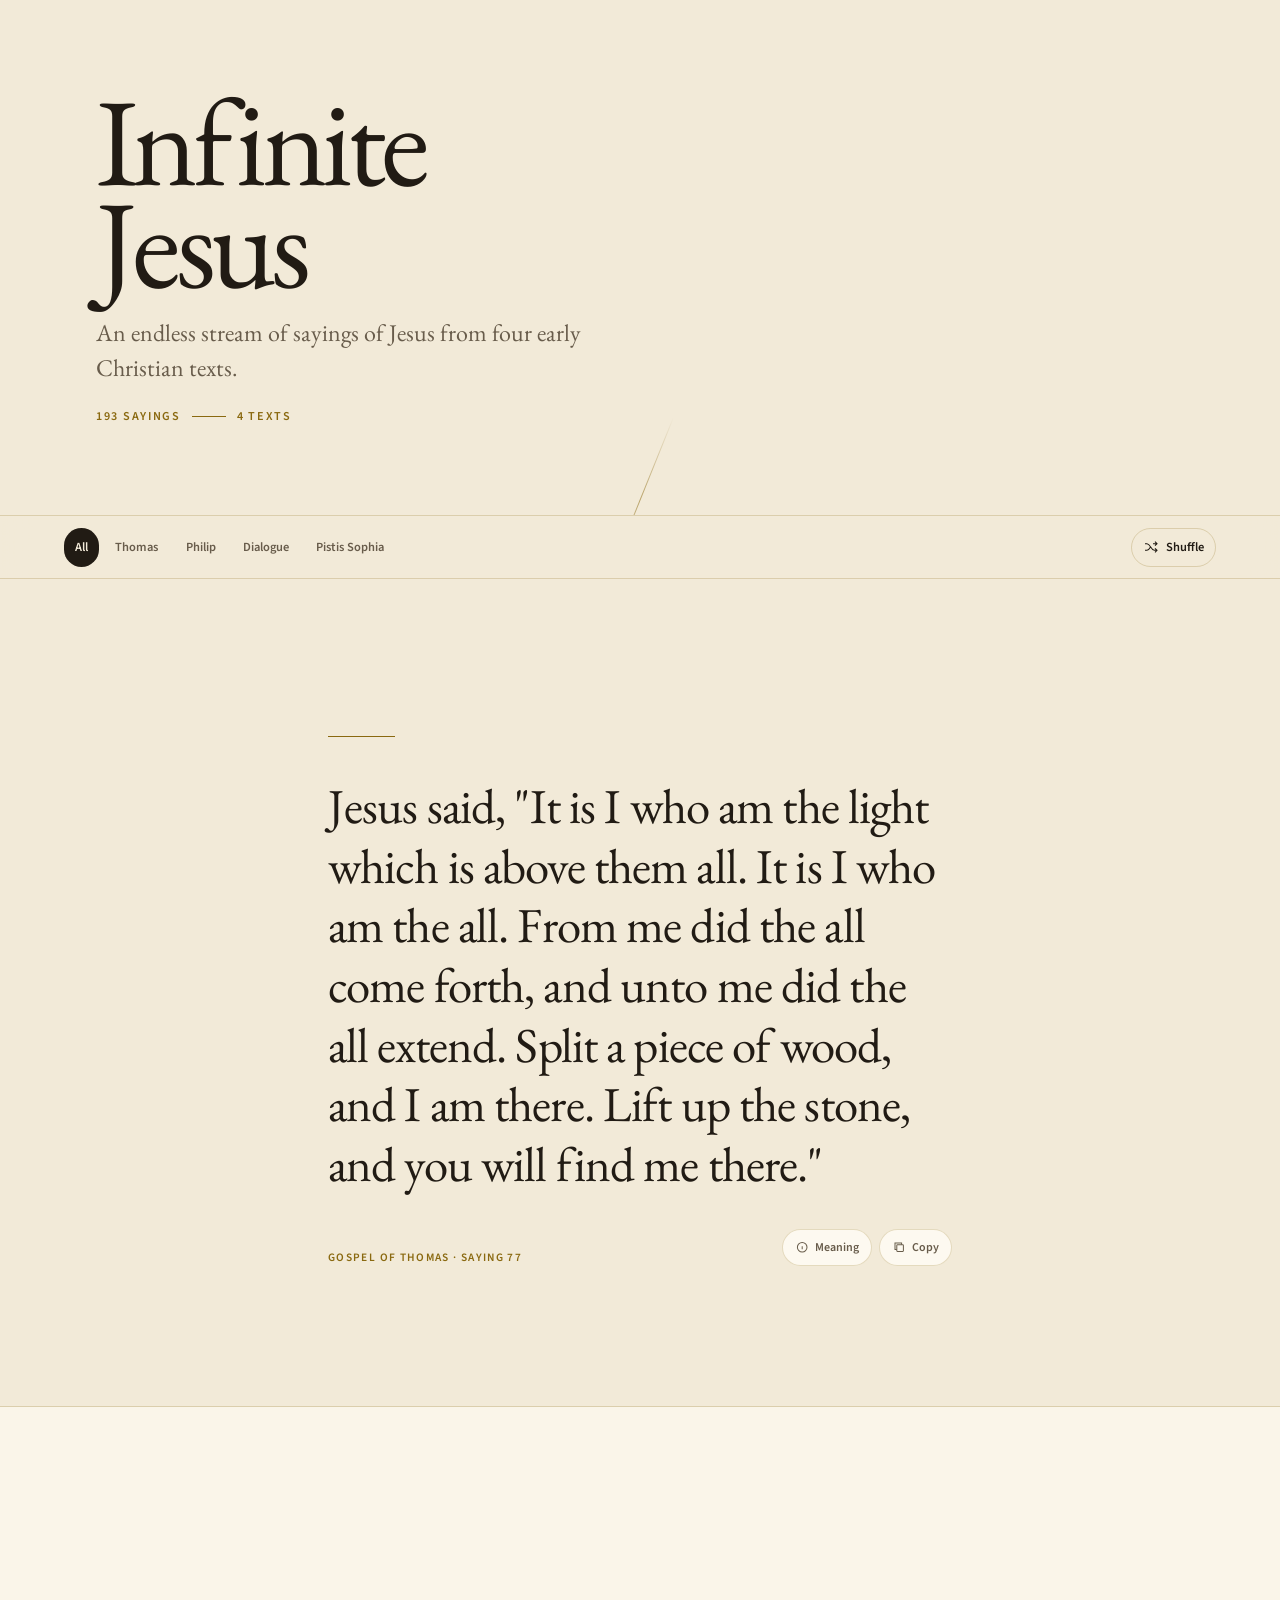
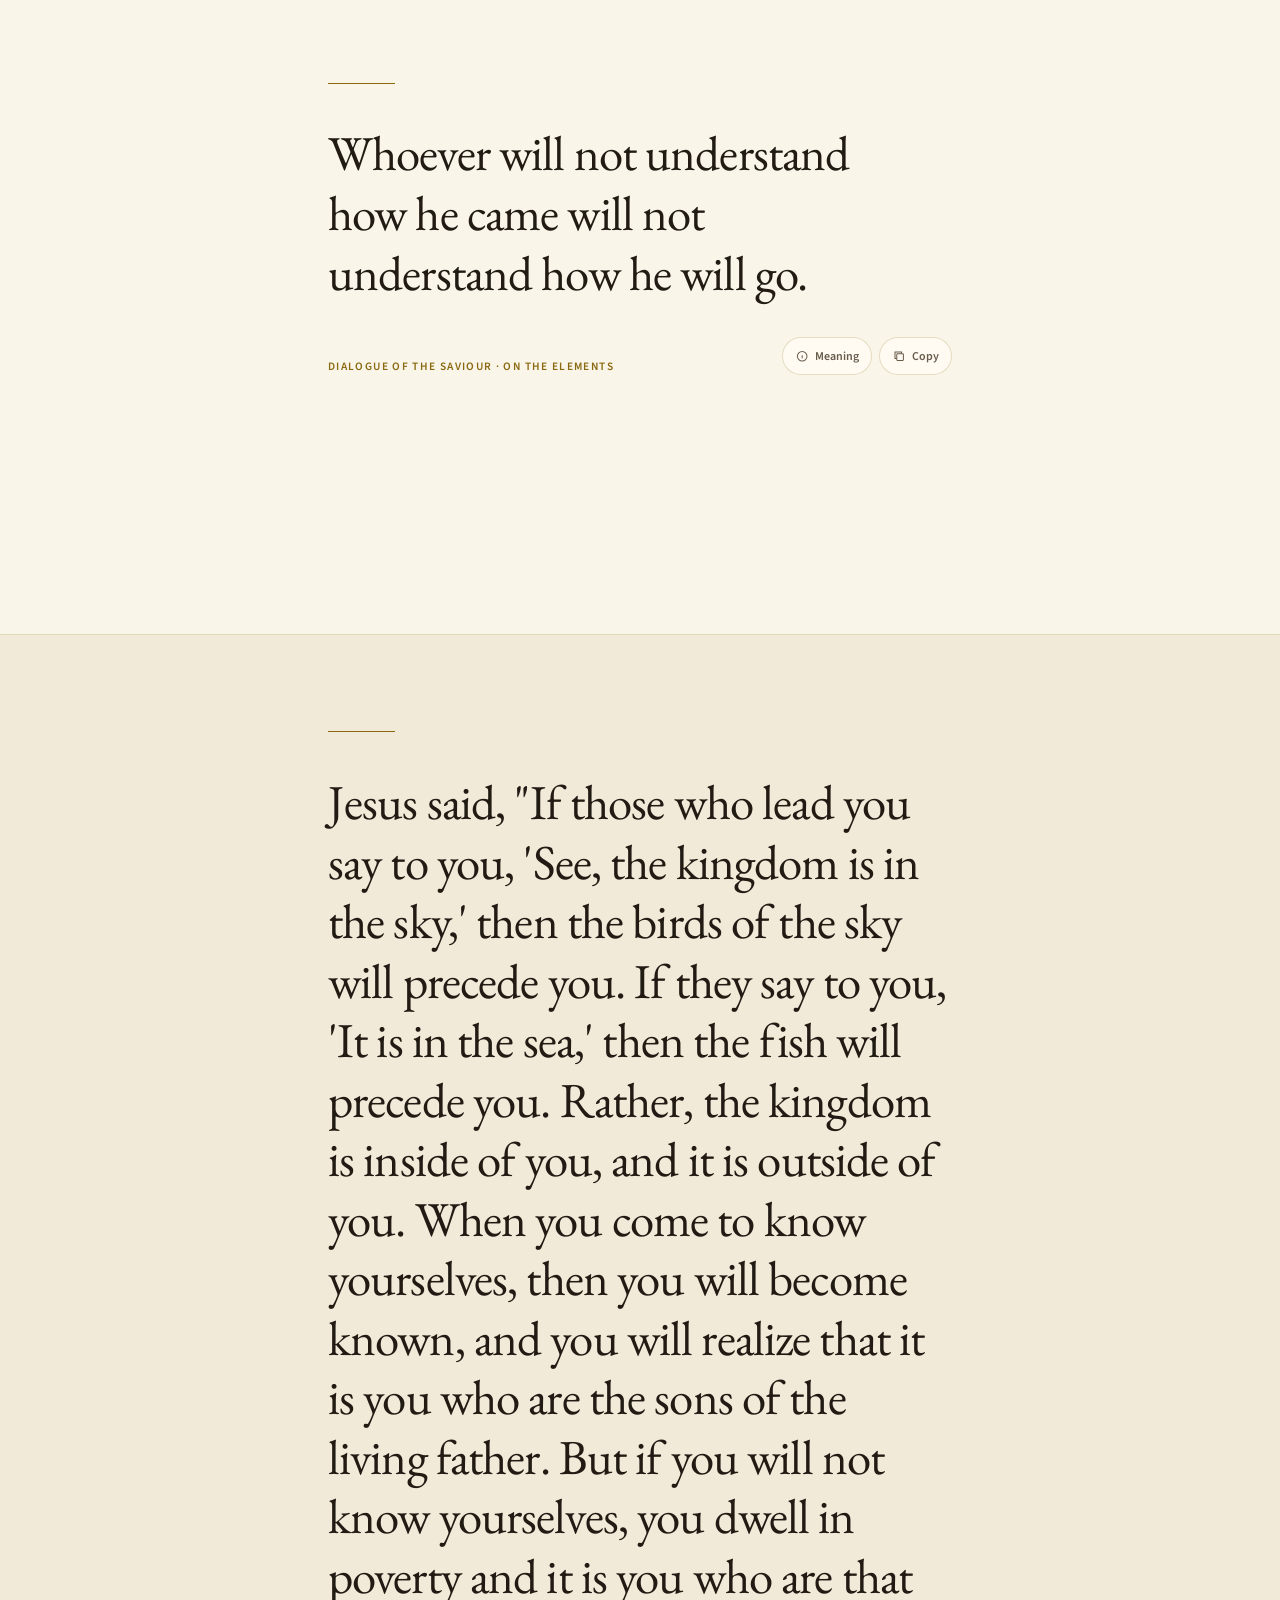
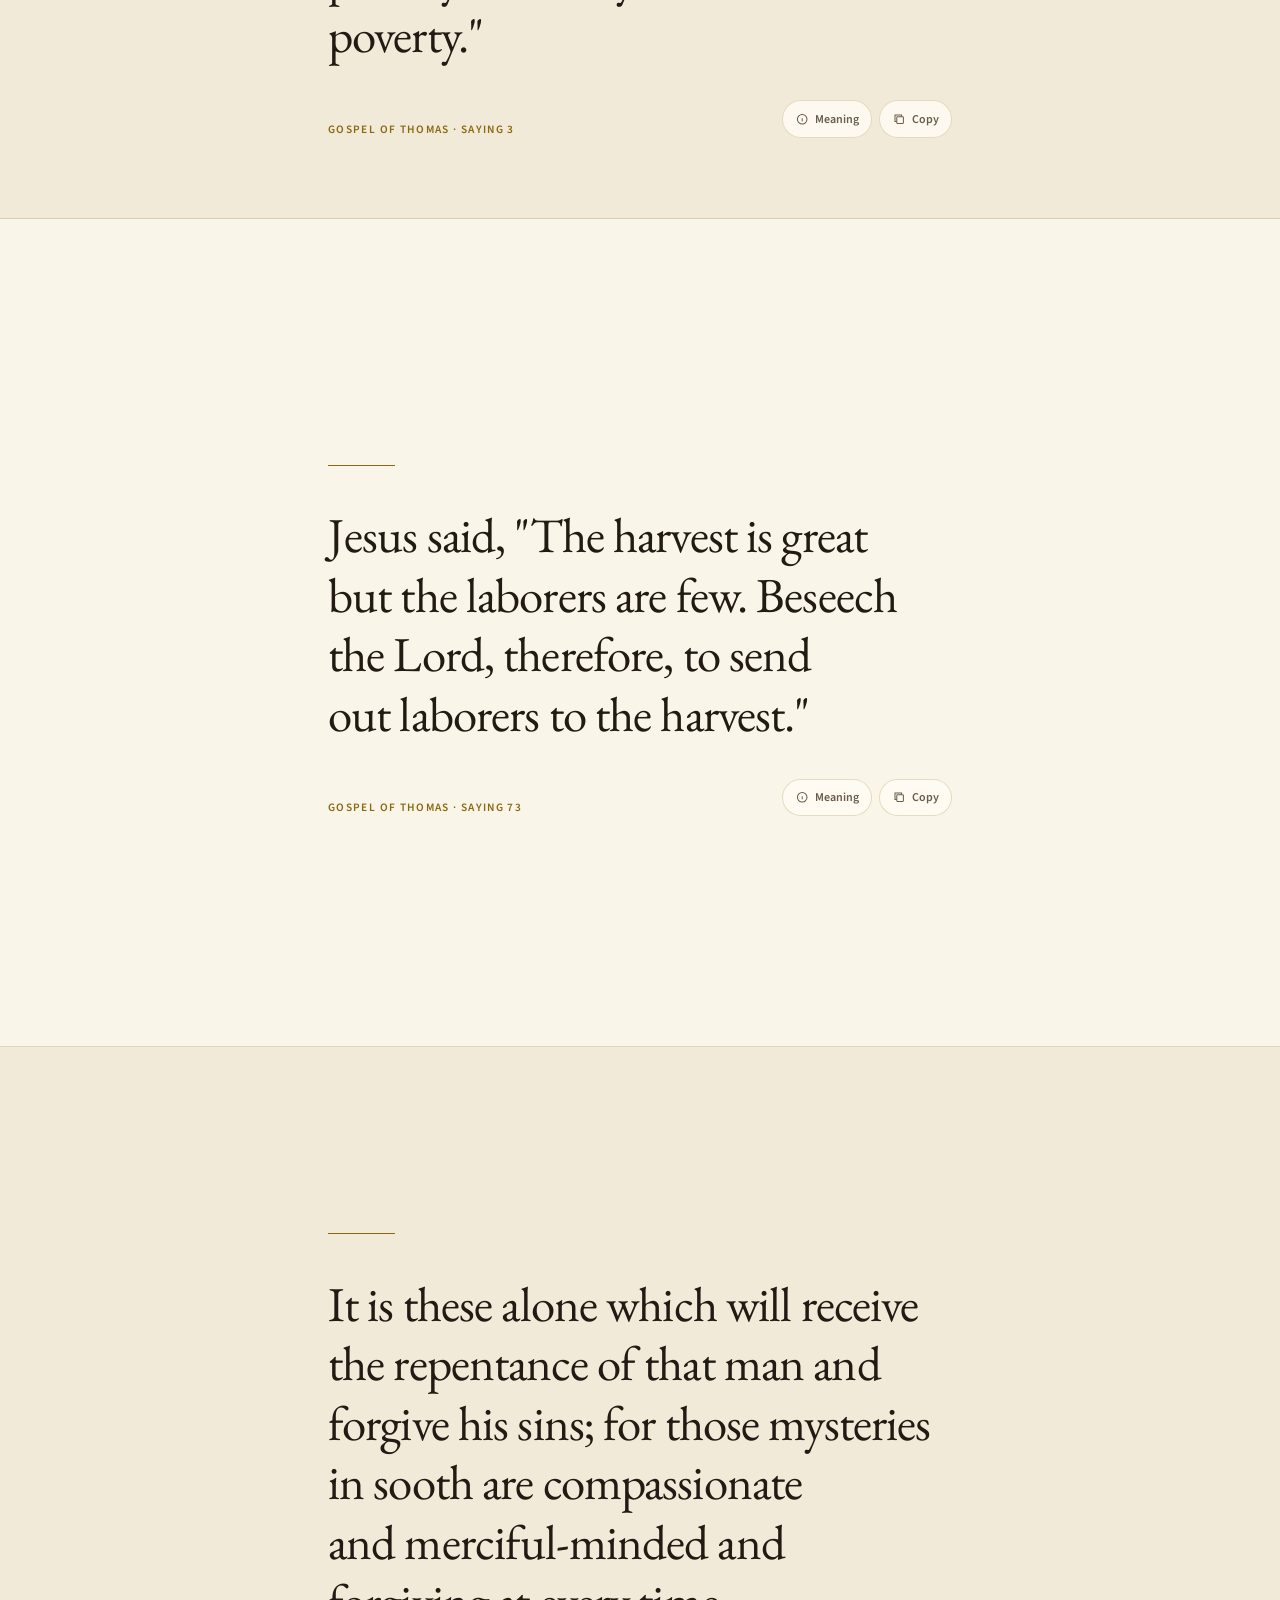
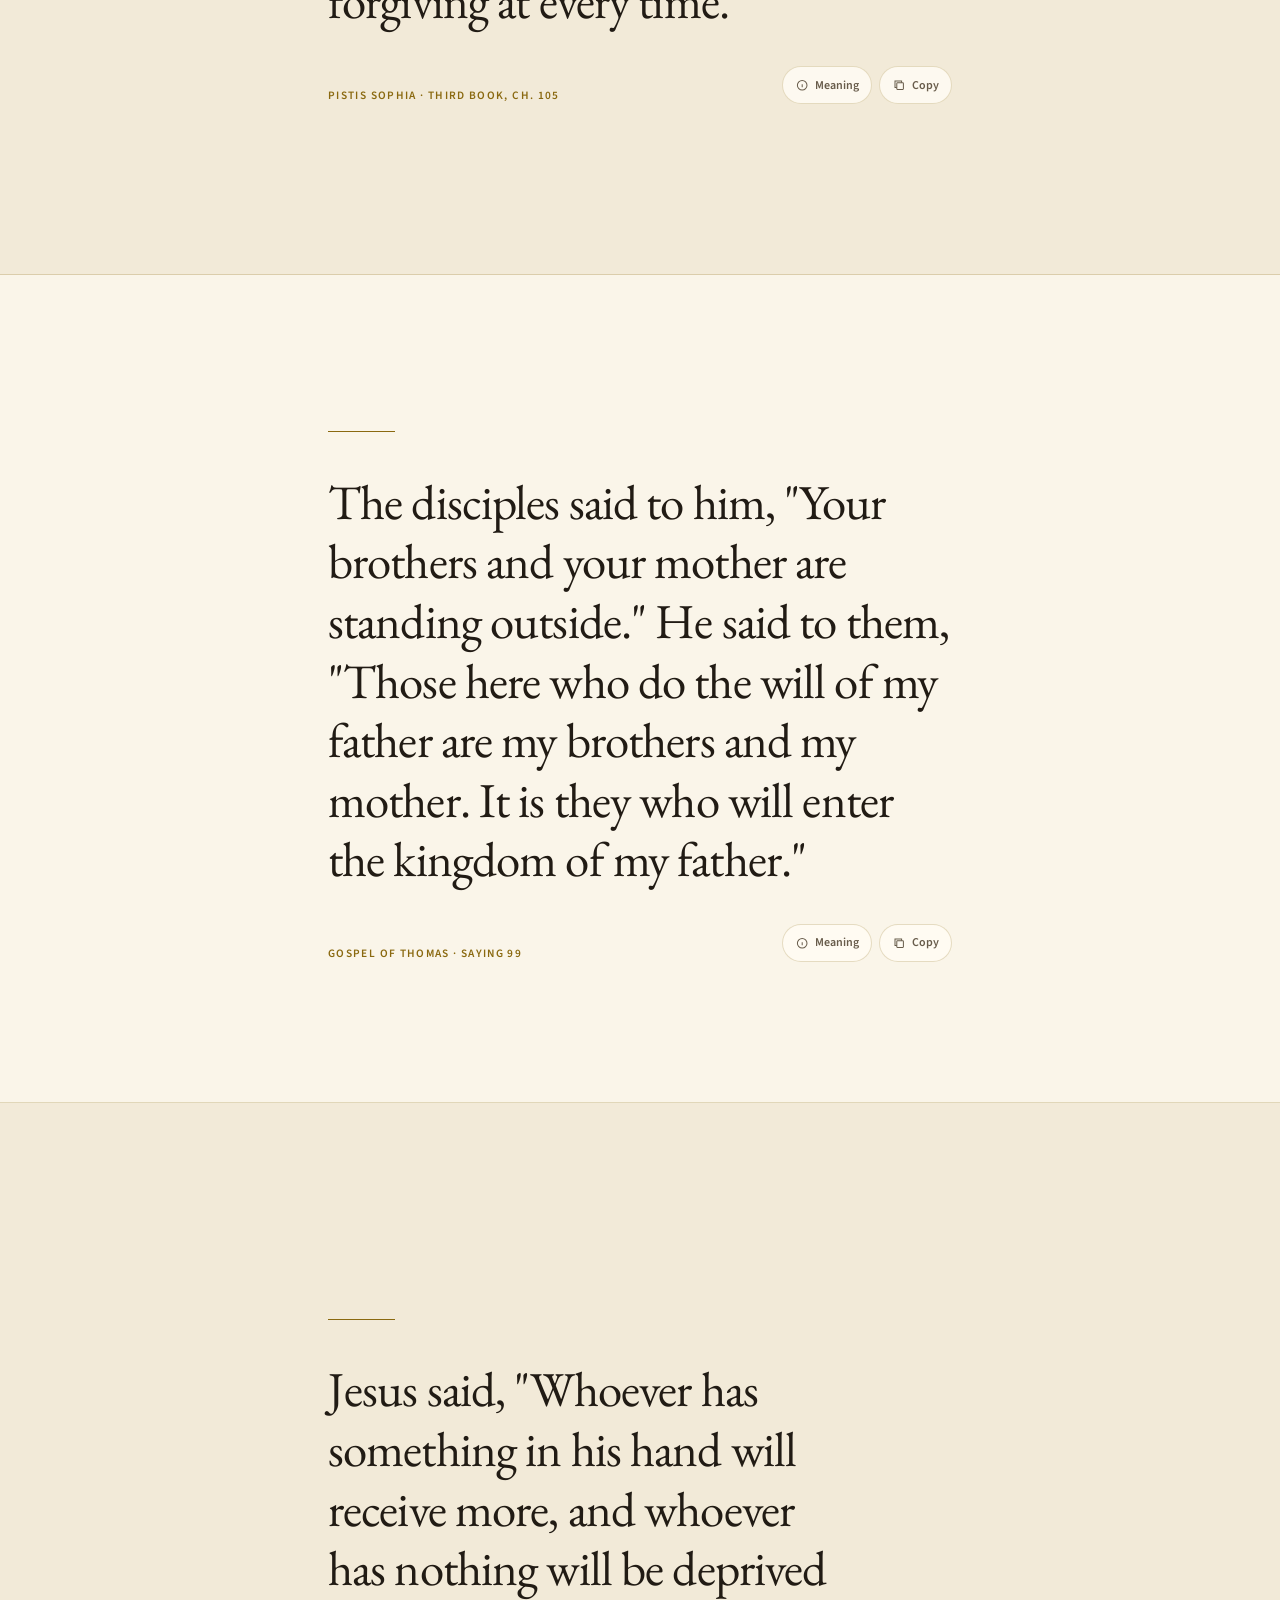
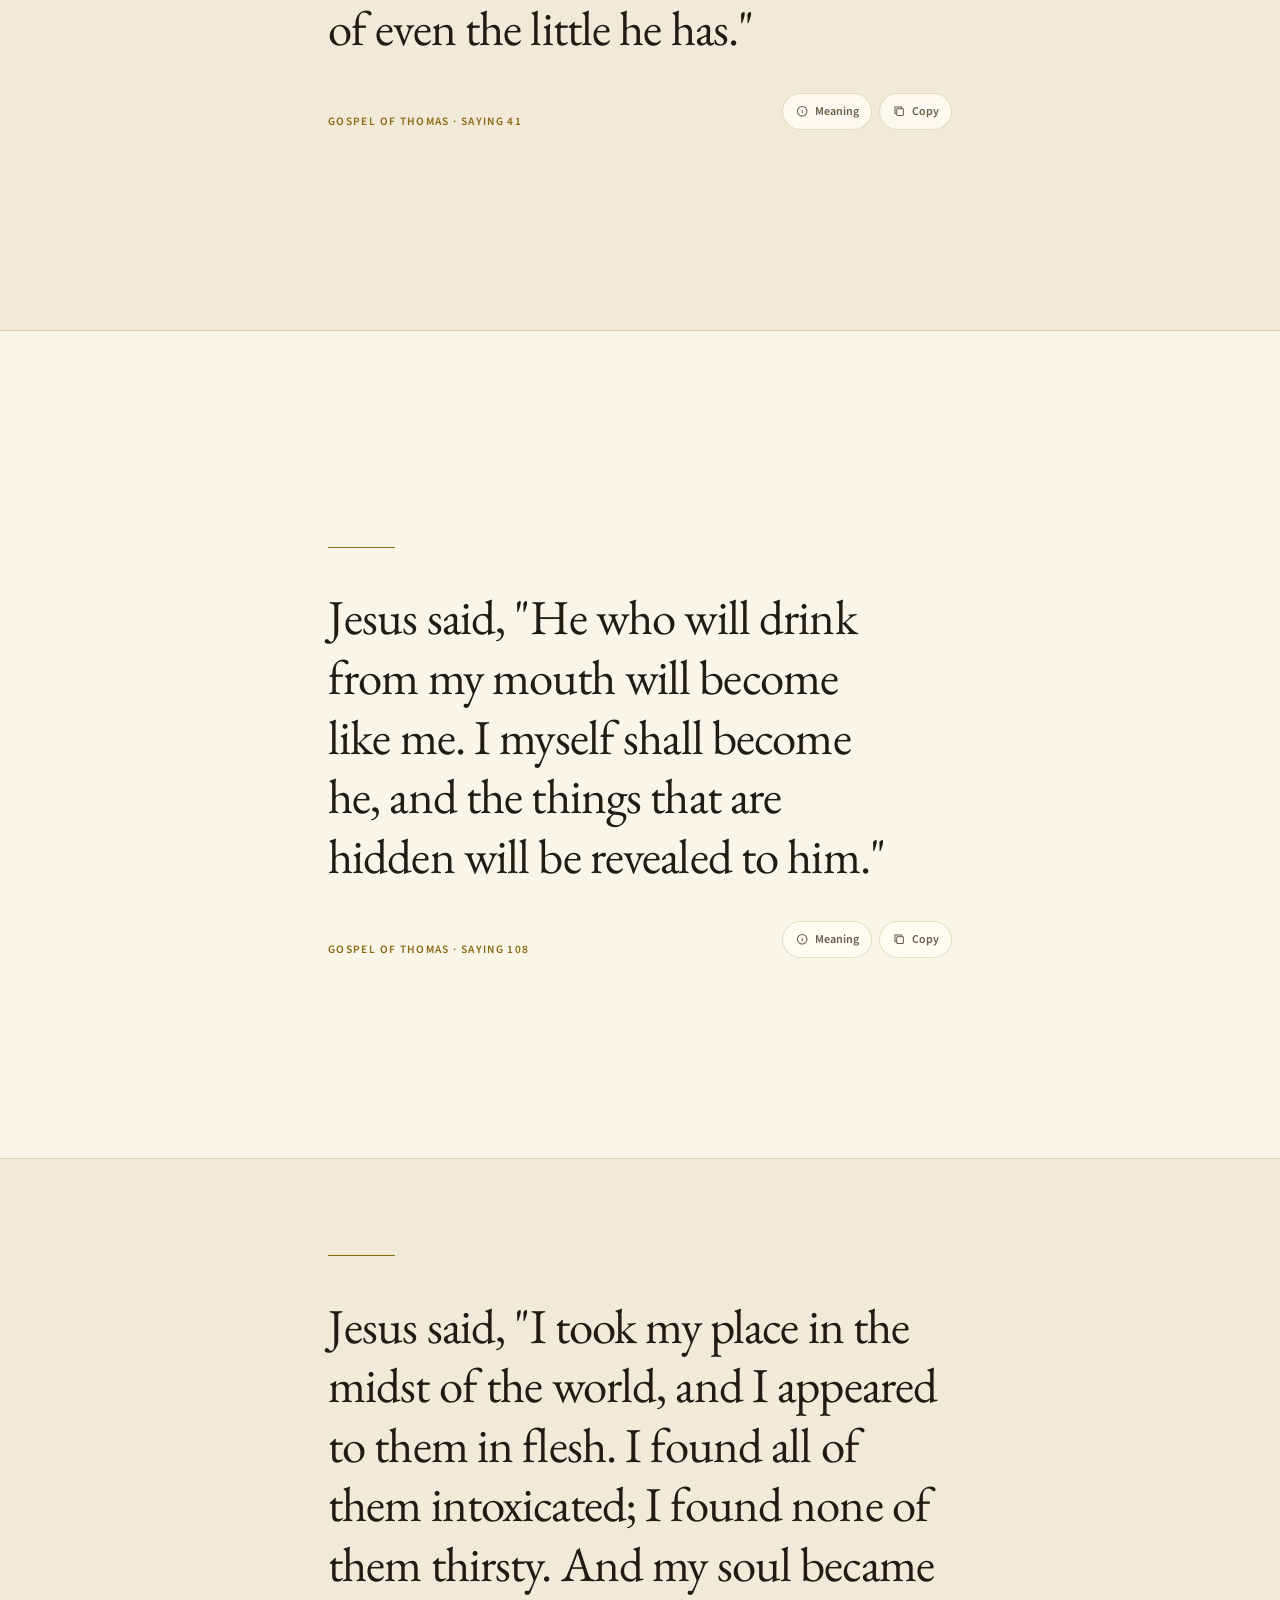
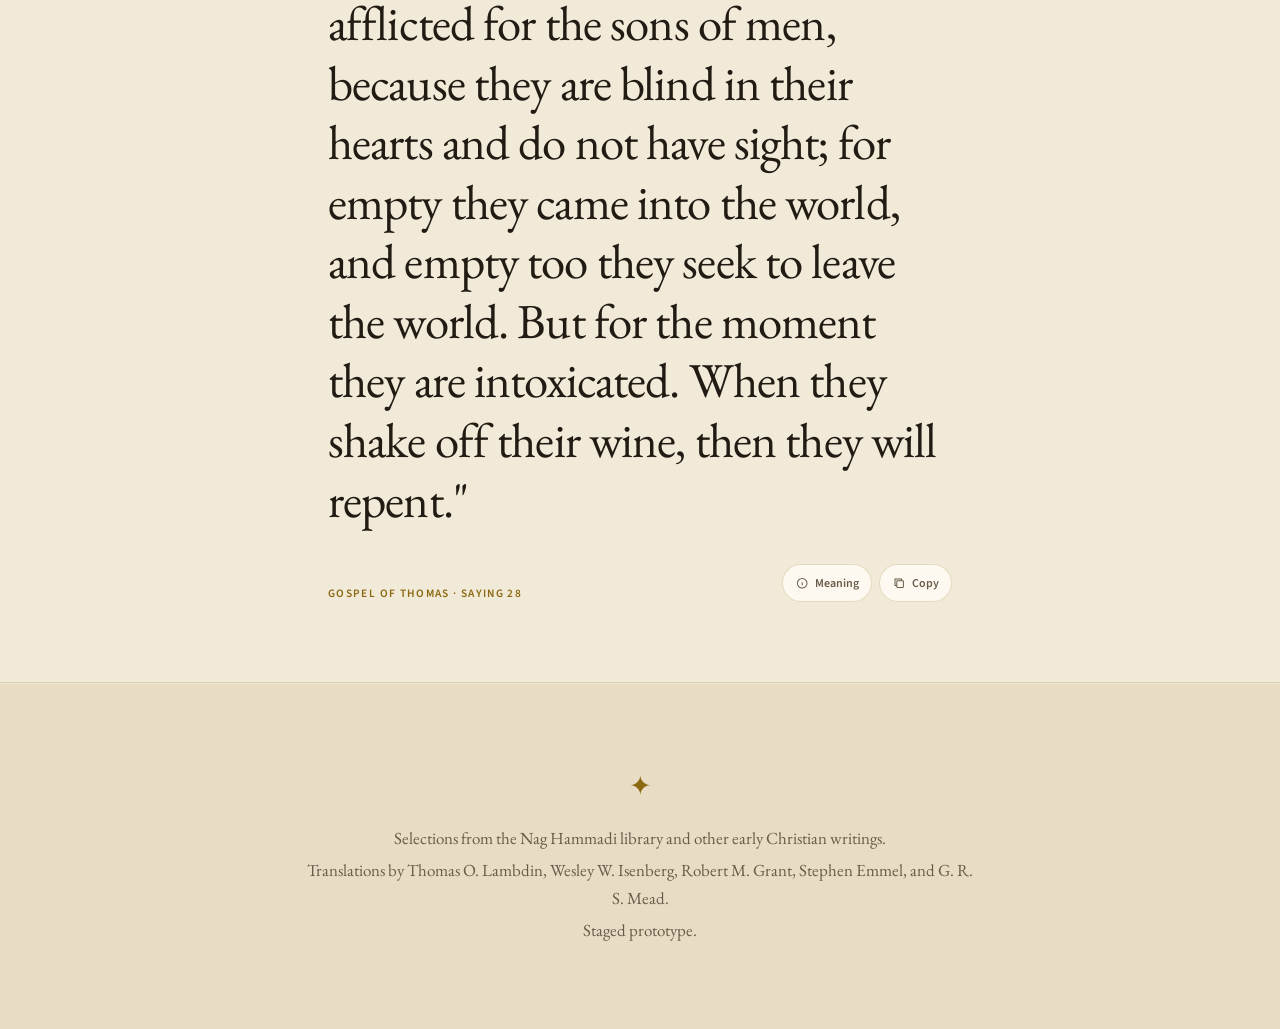
==== infinite-jesus/index.html @ 6ad511d7 "Add Infinite Jesus app (infinite scroll of sayings of Jesus from the Gnostic gospels)" ====
<!doctype html>
<html lang="en">
<head>
  <meta charset="utf-8">
  <meta name="viewport" content="width=device-width, initial-scale=1, viewport-fit=cover">
  <meta name="color-scheme" content="light dark">
  <meta name="theme-color" content="#0d0b08">
  <link rel="icon" href="data:,">
  <link rel="preconnect" href="https://fonts.googleapis.com">
  <link rel="preconnect" href="https://fonts.gstatic.com" crossorigin>
  <link href="https://fonts.googleapis.com/css2?family=EB+Garamond:ital,wght@0,400;0,500;1,400&family=Source+Sans+3:wght@400;500;600&display=swap" rel="stylesheet">
  <title>Infinite Jesus — Sayings of Jesus</title>
  <style>
    :root {
      color-scheme: light dark;
      --bg:#f2ead8;
      --bg-deep:#e8dcc4;
      --ink:#211b14;
      --muted:#685c4b;
      --gold:#8a6910;
      --gold-soft:rgba(138,105,16,.22);
      --surface:rgba(255,252,244,.62);
      --control:rgba(255,252,244,.86);
      --shadow:rgba(72,53,20,.12);
    }
    @media (prefers-color-scheme:dark) {
      :root {
        --bg:#0d0b08;
        --bg-deep:#080705;
        --ink:#f2ead8;
        --muted:#b9ab93;
        --gold:#d4af37;
        --gold-soft:rgba(212,175,55,.28);
        --surface:rgba(22,18,13,.68);
        --control:rgba(25,21,15,.92);
        --shadow:rgba(0,0,0,.3);
      }
    }
    *{box-sizing:border-box}
    html{scroll-behavior:smooth;scroll-snap-type:y proximity;background:var(--bg-deep)}
    body{margin:0;background:var(--bg);color:var(--ink);font-family:"Source Sans 3",ui-sans-serif,sans-serif;min-height:100vh;overflow-x:hidden}
    button{font:inherit;color:inherit}
    .hero{position:relative;min-height:42svh;display:grid;align-content:center;padding:clamp(3.5rem,10vh,7rem) max(1.25rem,calc((100vw - 68rem)/2));border-bottom:1px solid var(--gold-soft);overflow:hidden}
    .hero::after{content:"";position:absolute;left:50%;bottom:-4.5rem;width:1px;height:11rem;background:linear-gradient(to bottom,transparent,var(--gold),transparent);transform:rotate(22deg);opacity:.55}
    .hero-inner{width:min(100%,46rem)}
    h1{font-family:"EB Garamond",Georgia,serif;font-weight:400;font-size:clamp(3.7rem,10vw,7.8rem);line-height:.82;letter-spacing:-.045em;margin:0 0 1.35rem}
    .subtitle{font-family:"EB Garamond",Georgia,serif;font-size:clamp(1.18rem,2.4vw,1.5rem);line-height:1.45;margin:0;max-width:33rem;color:var(--muted)}
    .stats{display:flex;align-items:center;gap:.7rem;margin:1.4rem 0 0;color:var(--gold);font-size:.76rem;font-weight:600;letter-spacing:.14em;text-transform:uppercase}
    .stats span{width:2.1rem;height:1px;background:currentColor}
    .toolbar-wrap{position:sticky;top:0;z-index:20;padding:.72rem max(.75rem,calc((100vw - 72rem)/2));background:color-mix(in srgb,var(--bg) 88%,transparent);backdrop-filter:blur(14px);border-bottom:1px solid var(--gold-soft)}
    .toolbar{display:flex;align-items:center;justify-content:space-between;gap:.8rem}
    .filters{display:flex;gap:.35rem;flex-wrap:wrap;align-items:center}
    .filter,.shuffle{appearance:none;border:0;background:transparent;cursor:pointer;min-height:2.45rem;padding:.5rem .68rem;border-radius:999px;font-size:.78rem;font-weight:600;color:var(--muted);transition:color .2s,background .2s}
    .filter:hover,.filter:focus-visible,.shuffle:hover,.shuffle:focus-visible{color:var(--ink);background:var(--gold-soft);outline:none}
    .filter[aria-pressed="true"]{background:var(--ink);color:var(--bg)}
    .shuffle{flex:none;border:1px solid var(--gold-soft);display:inline-flex;align-items:center;gap:.45rem;color:var(--ink)}
    .shuffle svg{width:1rem;height:1rem;fill:none;stroke:currentColor;stroke-width:1.6}
    #stream{counter-reset:sayings}
    .saying{counter-increment:sayings;position:relative;min-height:92svh;display:grid;place-items:center;padding:6rem 1.4rem 5rem;scroll-snap-align:start;border-bottom:1px solid var(--gold-soft);isolation:isolate}
    .saying:nth-child(even){background:var(--surface)}
    .saying-inner{width:min(100%,39rem);position:relative;padding-top:2.6rem}
    .saying-inner::before{content:"";position:absolute;top:0;left:0;width:4.2rem;height:1px;background:var(--gold)}
    blockquote{font-family:"EB Garamond",Georgia,serif;font-size:clamp(1.8rem,4.5vw,3.05rem);line-height:1.22;letter-spacing:-.018em;margin:0;text-wrap:balance}
    .citation-row{display:flex;align-items:flex-end;justify-content:space-between;gap:1rem;margin-top:2.15rem}
    cite{font-style:normal;color:var(--gold);font-size:.71rem;font-weight:600;letter-spacing:.12em;text-transform:uppercase;line-height:1.5}
    .card-actions{display:flex;gap:.45rem;flex:none}
    .copy,.meaning-toggle{appearance:none;border:1px solid var(--gold-soft);background:var(--control);border-radius:999px;min-height:2.35rem;padding:.45rem .72rem;display:inline-flex;align-items:center;gap:.4rem;cursor:pointer;font-size:.75rem;font-weight:600;color:var(--muted);transition:border-color .2s,color .2s,background .2s}
    .copy:hover,.copy:focus-visible,.meaning-toggle:hover,.meaning-toggle:focus-visible{border-color:var(--gold);color:var(--ink);outline:none}
    .meaning-toggle[aria-expanded="true"]{border-color:var(--gold);background:var(--gold-soft);color:var(--ink)}
    .copy svg,.meaning-toggle svg{width:.9rem;height:.9rem;fill:none;stroke:currentColor;stroke-width:1.7}
    .meaning{margin-top:1.25rem;padding:1.1rem 0 0;border-top:1px solid var(--gold-soft)}
    .meaning[hidden]{display:none}
    .meaning-label{margin:0 0 .35rem;color:var(--gold);font-size:.68rem;font-weight:600;letter-spacing:.12em;text-transform:uppercase}
    .meaning-text{margin:0;color:var(--muted);font-family:"EB Garamond",Georgia,serif;font-size:1.13rem;line-height:1.55}
    .saying.is-visible .saying-inner{animation:reveal .8s cubic-bezier(.22,.72,.2,1) both}
    @keyframes reveal{from{opacity:0;transform:translateY(18px)}to{opacity:1;transform:none}}
    .sentinel{height:1px}
    footer{padding:5rem 1.4rem calc(5rem + env(safe-area-inset-bottom));text-align:center;background:var(--bg-deep);color:var(--muted);font-family:"EB Garamond",Georgia,serif;font-size:1.06rem;line-height:1.65}
    footer p{max-width:42rem;margin:.25rem auto}
    footer .mark{display:block;color:var(--gold);font-size:1.7rem;margin-bottom:1rem}
    .status{position:fixed;left:50%;bottom:calc(1rem + env(safe-area-inset-bottom));z-index:50;transform:translateX(-50%) translateY(1rem);opacity:0;pointer-events:none;background:var(--ink);color:var(--bg);padding:.6rem .9rem;border-radius:999px;font-size:.8rem;box-shadow:0 8px 28px var(--shadow);transition:.2s}
    .status.show{opacity:1;transform:translateX(-50%) translateY(0)}
    @media(max-width:760px){
      .hero{min-height:36svh;padding-top:4.5rem;padding-bottom:3.5rem}
      .toolbar-wrap{padding:.58rem .65rem}
      .toolbar{align-items:flex-start}
      .filters{display:grid;grid-template-columns:repeat(3,max-content);gap:.12rem .2rem}
      .filter{min-height:2.15rem;padding:.35rem .52rem;font-size:.72rem}
      .filter .long{display:none}
      .shuffle{width:2.3rem;height:2.3rem;justify-content:center;padding:0}
      .shuffle span{position:absolute;width:1px;height:1px;overflow:hidden;clip:rect(0,0,0,0)}
      .saying{min-height:88svh;padding:5rem 1.25rem 4rem}
      .citation-row{align-items:flex-start;flex-direction:column}
      cite{max-width:none}
      .card-actions{width:100%}
      .copy,.meaning-toggle{flex:1;justify-content:center}
    }
    @media(prefers-reduced-motion:reduce){html{scroll-behavior:auto}.saying.is-visible .saying-inner{animation:none}.filter,.shuffle,.copy,.meaning-toggle,.status{transition:none}}
  </style>
</head>
<body>
  <header class="hero">
    <div class="hero-inner">
      <h1>Infinite<br>Jesus</h1>
      <p class="subtitle">An endless stream of sayings of Jesus from four early Christian texts.</p>
      <p class="stats">193 sayings <span aria-hidden="true"></span> 4 texts</p>
    </div>
  </header>

  <div class="toolbar-wrap">
    <nav class="toolbar" aria-label="Filter sayings">
      <div class="filters" role="group" aria-label="Sources">
        <button class="filter" data-source="all" aria-pressed="true">All</button>
        <button class="filter" data-source="thomas" aria-pressed="false">Thomas</button>
        <button class="filter" data-source="philip" aria-pressed="false">Philip</button>
        <button class="filter" data-source="dialogue" aria-pressed="false">Dialogue</button>
        <button class="filter" data-source="pistis" aria-pressed="false"><span class="long">Pistis </span>Sophia</button>
      </div>
      <button class="shuffle" id="shuffle" aria-label="Show a fresh random saying" title="Shuffle">
        <svg viewBox="0 0 24 24" aria-hidden="true"><path d="M3 7h3c5 0 6 10 11 10h4M18 14l3 3-3 3M3 17h3c2.3 0 3.7-2.2 5-4.5M15 7h6M18 4l3 3-3 3"/></svg><span>Shuffle</span>
      </button>
    </nav>
  </div>

  <main id="stream" aria-live="polite"></main>
  <div class="sentinel" id="sentinel" aria-hidden="true"></div>
  <footer>
    <span class="mark" aria-hidden="true">✦</span>
    <p>Selections from the Nag Hammadi library and other early Christian writings.</p>
    <p>Translations by Thomas O. Lambdin, Wesley W. Isenberg, Robert M. Grant, Stephen Emmel, and G. R. S. Mead.</p>
    <p>Staged prototype.</p>
  </footer>
  <div class="status" id="status" role="status" aria-live="polite"></div>

  <script>
    const SAYINGS=[{"text":"And he said, \"Whoever finds the interpretation of these sayings will not experience death.\"","citation":"Gospel of Thomas · Saying 1","source":"thomas"},{"text":"Jesus said, \"Let him who seeks continue seeking until he finds. When he finds, he will become troubled. When he becomes troubled, he will be astonished, and he will rule over the All.\"","citation":"Gospel of Thomas · Saying 2","source":"thomas"},{"text":"Jesus said, \"If those who lead you say to you, 'See, the kingdom is in the sky,' then the birds of the sky will precede you. If they say to you, 'It is in the sea,' then the fish will precede you. Rather, the kingdom is inside of you, and it is outside of you. When you come to know yourselves, then you will become known, and you will realize that it is you who are the sons of the living father. But if you will not know yourselves, you dwell in poverty and it is you who are that poverty.\"","citation":"Gospel of Thomas · Saying 3","source":"thomas"},{"text":"Jesus said, \"The man old in days will not hesitate to ask a small child seven days old about the place of life, and he will live. For many who are first will become last, and they will become one and the same.\"","citation":"Gospel of Thomas · Saying 4","source":"thomas"},{"text":"Jesus said, \"Recognize what is in your sight, and that which is hidden from you will become plain to you . For there is nothing hidden which will not become manifest.\"","citation":"Gospel of Thomas · Saying 5","source":"thomas"},{"text":"His disciples questioned him and said to him, \"Do you want us to fast? How shall we pray? Shall we give alms? What diet shall we observe?\" Jesus said, \"Do not tell lies, and do not do what you hate, for all things are plain in the sight of heaven. For nothing hidden will not become manifest, and nothing covered will remain without being uncovered.\"","citation":"Gospel of Thomas · Saying 6","source":"thomas"},{"text":"Jesus said, \"Blessed is the lion which becomes man when consumed by man; and cursed is the man whom the lion consumes, and the lion becomes man.\"","citation":"Gospel of Thomas · Saying 7","source":"thomas"},{"text":"And he said, \"The man is like a wise fisherman who cast his net into the sea and drew it up from the sea full of small fish. Among them the wise fisherman found a fine large fish. He threw all the small fish back into the sea and chose the large fish without difficulty. Whoever has ears to hear, let him hear.\"","citation":"Gospel of Thomas · Saying 8","source":"thomas"},{"text":"Jesus said, \"Now the sower went out, took a handful (of seeds), and scattered them. Some fell on the road; the birds came and gathered them up. Others fell on the rock, did not take root in the soil, and did not produce ears. And others fell on thorns; they choked the seed(s) and worms ate them. And others fell on the good soil and it produced good fruit: it bore sixty per measure and a hundred and twenty per measure.\"","citation":"Gospel of Thomas · Saying 9","source":"thomas"},{"text":"Jesus said, \"I have cast fire upon the world, and see, I am guarding it until it blazes.\"","citation":"Gospel of Thomas · Saying 10","source":"thomas"},{"text":"Jesus said, \"This heaven will pass away, and the one above it will pass away. The dead are not alive, and the living will not die. In the days when you consumed what is dead, you made it what is alive. When you come to dwell in the light, what will you do? On the day when you were one you became two. But when you become two, what will you do?\"","citation":"Gospel of Thomas · Saying 11","source":"thomas"},{"text":"The disciples said to Jesus, \"We know that you will depart from us. Who is to be our leader?\" Jesus said to them, \"Wherever you are, you are to go to James the righteous, for whose sake heaven and earth came into being.\"","citation":"Gospel of Thomas · Saying 12","source":"thomas"},{"text":"Jesus said to his disciples, \"Compare me to someone and tell me whom I am like.\" Simon Peter said to him, \"You are like a righteous angel.\" Matthew said to him, \"You are like a wise philosopher.\" Thomas said to him, \"Master, my mouth is wholly incapable of saying whom you are like.\" Jesus said, \"I am not your master. Because you have drunk, you have become intoxicated from the bubbling spring which I have measured out.\" And he took him and withdrew and told him three things. When Thomas returned to his companions, they asked him, \"What did Jesus say to you?\" Thomas said to them, \"If I tell you one of the things which he told me, you will pick up stones and throw them at me; a fire will come out of the stones and burn you up.\"","citation":"Gospel of Thomas · Saying 13","source":"thomas"},{"text":"Jesus said to them, \"If you fast, you will give rise to sin for yourselves; and if you pray, you will be condemned; and if you give alms, you will do harm to your spirits. When you go into any land and walk about in the districts, if they receive you, eat what they will set before you, and heal the sick among them. For what goes into your mouth will not defile you, but that which issues from your mouth - it is that which will defile you.\"","citation":"Gospel of Thomas · Saying 14","source":"thomas"},{"text":"Jesus said, \"When you see one who was not born of woman, prostrate yourselves on your faces and worship him. That one is your father.\"","citation":"Gospel of Thomas · Saying 15","source":"thomas"},{"text":"Jesus said, \"Men think, perhaps, that it is peace which I have come to cast upon the world. They do not know that it is dissension which I have come to cast upon the earth: fire, sword, and war. For there will be five in a house: three will be against two, and two against three, the father against the son, and the son against the father. And they will stand solitary.\"","citation":"Gospel of Thomas · Saying 16","source":"thomas"},{"text":"Jesus said, \"I shall give you what no eye has seen and what no ear has heard and what no hand has touched and what has never occurred to the human mind.\"","citation":"Gospel of Thomas · Saying 17","source":"thomas"},{"text":"The disciples said to Jesus, \"Tell us how our end will be.\" Jesus said, \"Have you discovered, then, the beginning, that you look for the end? For where the beginning is, there will the end be. Blessed is he who will take his place in the beginning; he will know the end and will not experience death.\"","citation":"Gospel of Thomas · Saying 18","source":"thomas"},{"text":"Jesus said, \"Blessed is he who came into being before he came into being. If you become my disciples and listen to my words, these stones will minister to you. For there are five trees for you in Paradise which remain undisturbed summer and winter and whose leaves do not fall. Whoever becomes acquainted with them will not experience death.\"","citation":"Gospel of Thomas · Saying 19","source":"thomas"},{"text":"The disciples said to Jesus, \"Tell us what the kingdom of heaven is like.\" He said to them, \"It is like a mustard seed. It is the smallest of all seeds. But when it falls on tilled soil, it produces a great plant and becomes a shelter for birds of the sky.\"","citation":"Gospel of Thomas · Saying 20","source":"thomas"},{"text":"Mary said to Jesus, \"Whom are your disciples like?\" He said, \"They are like children who have settled in a field which is not theirs. When the owners of the field come, they will say, 'Let us have back our field.' They (will) undress in their presence in order to let them have back their field and to give it back to them. Therefore I say, if the owner of a house knows that the thief is coming, he will begin his vigil before he comes and will not let him dig through into his house of his domain to carry away his goods. You, then, be on your guard against the world. Arm yourselves with great strength lest the robbers find a way to come to you, for the difficulty which you expect will (surely) materialize. Let there be among you a man of understanding. When the grain ripened, he came quickly with his sickle in his hand and reaped it. Whoever has ears to hear, let him hear.\"","citation":"Gospel of Thomas · Saying 21","source":"thomas"},{"text":"Jesus saw infants being suckled. He said to his disciples, \"These infants being suckled are like those who enter the kingdom.\" They said to him, \"Shall we then, as children, enter the kingdom?\" Jesus said to them, \"When you make the two one, and when you make the inside like the outside and the outside like the inside, and the above like the below, and when you make the male and the female one and the same, so that the male not be male nor the female female; and when you fashion eyes in the place of an eye, and a hand in place of a hand, and a foot in place of a foot, and a likeness in place of a likeness; then will you enter the kingdom.\"","citation":"Gospel of Thomas · Saying 22","source":"thomas"},{"text":"Jesus said, \"I shall choose you, one out of a thousand, and two out of ten thousand, and they shall stand as a single one.\"","citation":"Gospel of Thomas · Saying 23","source":"thomas"},{"text":"His disciples said to him, \"Show us the place where you are, since it is necessary for us to seek it.\" He said to them, \"Whoever has ears, let him hear. There is light within a man of light, and he lights up the whole world. If he does not shine, he is darkness.\"","citation":"Gospel of Thomas · Saying 24","source":"thomas"},{"text":"Jesus said, \"Love your brother like your soul, guard him like the pupil of your eye.\"","citation":"Gospel of Thomas · Saying 25","source":"thomas"},{"text":"Jesus said, \"You see the mote in your brother's eye, but you do not see the beam in your own eye. When you cast the beam out of your own eye, then you will see clearly to cast the mote from your brother's eye.\"","citation":"Gospel of Thomas · Saying 26","source":"thomas"},{"text":"<Jesus said,> \"If you do not fast as regards the world, you will not find the kingdom. If you do not observe the Sabbath as a Sabbath, you will not see the father.\"","citation":"Gospel of Thomas · Saying 27","source":"thomas"},{"text":"Jesus said, \"I took my place in the midst of the world, and I appeared to them in flesh. I found all of them intoxicated; I found none of them thirsty. And my soul became afflicted for the sons of men, because they are blind in their hearts and do not have sight; for empty they came into the world, and empty too they seek to leave the world. But for the moment they are intoxicated. When they shake off their wine, then they will repent.\"","citation":"Gospel of Thomas · Saying 28","source":"thomas"},{"text":"Jesus said, \"If the flesh came into being because of spirit, it is a wonder. But if spirit came into being because of the body, it is a wonder of wonders. Indeed, I am amazed at how this great wealth has made its home in this poverty.\"","citation":"Gospel of Thomas · Saying 29","source":"thomas"},{"text":"Jesus said, \"Where there are three gods, they are gods. Where there are two or one, I am with him.\"","citation":"Gospel of Thomas · Saying 30","source":"thomas"},{"text":"Jesus said, \"No prophet is accepted in his own village; no physician heals those who know him.\"","citation":"Gospel of Thomas · Saying 31","source":"thomas"},{"text":"Jesus said, \"A city being built on a high mountain and fortified cannot fall, nor can it be hidden.\"","citation":"Gospel of Thomas · Saying 32","source":"thomas"},{"text":"Jesus said, \"Preach from your housetops that which you will hear in your ear. For no one lights a lamp and puts it under a bushel, nor does he put it in a hidden place, but rather he sets it on a lampstand so that everyone who enters and leaves will see its light.\"","citation":"Gospel of Thomas · Saying 33","source":"thomas"},{"text":"Jesus said, \"If a blind man leads a blind man, they will both fall into a pit.\"","citation":"Gospel of Thomas · Saying 34","source":"thomas"},{"text":"Jesus said, \"It is not possible for anyone to enter the house of a strong man and take it by force unless he binds his hands; then he will (be able to) ransack his house.\"","citation":"Gospel of Thomas · Saying 35","source":"thomas"},{"text":"Jesus said, \"Do not be concerned from morning until evening and from evening until morning about what you will wear.\"","citation":"Gospel of Thomas · Saying 36","source":"thomas"},{"text":"His disciples said, \"When will you become revealed to us and when shall we see you?\" Jesus said, \"When you disrobe without being ashamed and take up your garments and place them under your feet like little children and tread on them, then will you see the son of the living one, and you will not be afraid","citation":"Gospel of Thomas · Saying 37","source":"thomas"},{"text":"Jesus said, \"Many times have you desired to hear these words which I am saying to you, and you have no one else to hear them from. There will be days when you will look for me and will not find me.\"","citation":"Gospel of Thomas · Saying 38","source":"thomas"},{"text":"Jesus said, \"The pharisees and the scribes have taken the keys of knowledge (gnosis) and hidden them. They themselves have not entered, nor have they allowed to enter those who wish to. You, however, be as wise as serpents and as innocent as doves.\"","citation":"Gospel of Thomas · Saying 39","source":"thomas"},{"text":"Jesus said, \"A grapevine has been planted outside of the father, but being unsound, it will be pulled up by its roots and destroyed.\"","citation":"Gospel of Thomas · Saying 40","source":"thomas"},{"text":"Jesus said, \"Whoever has something in his hand will receive more, and whoever has nothing will be deprived of even the little he has.\"","citation":"Gospel of Thomas · Saying 41","source":"thomas"},{"text":"Jesus said, \"Become passers-by.\"","citation":"Gospel of Thomas · Saying 42","source":"thomas"},{"text":"His disciples said to him, \"Who are you, that you should say these things to us?\" <Jesus said to them,> \"You do not realize who I am from what I say to you, but you have become like the Jews, for they (either) love the tree and hate its fruit (or) love the fruit and hate the tree.\"","citation":"Gospel of Thomas · Saying 43","source":"thomas"},{"text":"Jesus said, \"Whoever blasphemes against the father will be forgiven, and whoever blasphemes against the son will be forgiven, but whoever blasphemes against the holy spirit will not be forgiven either on earth or in heaven.\"","citation":"Gospel of Thomas · Saying 44","source":"thomas"},{"text":"Jesus said, \"Grapes are not harvested from thorns, nor are figs gathered from thistles, for they do not produce fruit. A good man brings forth good from his storehouse; an evil man brings forth evil things from his evil storehouse, which is in his heart, and says evil things. For out of the abundance of the heart he brings forth evil things.\"","citation":"Gospel of Thomas · Saying 45","source":"thomas"},{"text":"Jesus said, \"Among those born of women, from Adam until John the Baptist, there is no one so superior to John the Baptist that his eyes should not be lowered (before him). Yet I have said, whichever one of you comes to be a child will be acquainted with the kingdom and will become superior to John.\"","citation":"Gospel of Thomas · Saying 46","source":"thomas"},{"text":"Jesus said, \"It is impossible for a man to mount two horses or to stretch two bows. And it is impossible for a servant to serve two masters; otherwise, he will honor the one and treat the other contemptuously. No man drinks old wine and immediately desires to drink new wine. And new wine is not put into old wineskins, lest they burst; nor is old wine put into a new wineskin, lest it spoil it. An old patch is not sewn onto a new garment, because a tear would result.\"","citation":"Gospel of Thomas · Saying 47","source":"thomas"},{"text":"Jesus said, \"If two make peace with each other in this one house, they will say to the mountain, 'Move Away,' and it will move away.\"","citation":"Gospel of Thomas · Saying 48","source":"thomas"},{"text":"Jesus said, \"Blessed are the solitary and elect, for you will find the kingdom. For you are from it, and to it you will return.\"","citation":"Gospel of Thomas · Saying 49","source":"thomas"},{"text":"Jesus said, \"If they say to you, 'Where did you come from?', say to them, 'We came from the light, the place where the light came into being on its own accord and established itself and became manifest through their image.' If they say to you, 'Is it you?', say, 'We are its children, we are the elect of the living father.' If they ask you, 'What is the sign of your father in you?', say to them, 'It is movement and repose.'\"","citation":"Gospel of Thomas · Saying 50","source":"thomas"},{"text":"His disciples said to him, \"When will the repose of the dead come about, and when will the new world come?\" He said to them, \"What you look forward to has already come, but you do not recognize it.\"","citation":"Gospel of Thomas · Saying 51","source":"thomas"},{"text":"His disciples said to him, \"Twenty-four prophets spoke in Israel, and all of them spoke in you.\" He said to them, \"You have omitted the one living in your presence and have spoken (only) of the dead.\"","citation":"Gospel of Thomas · Saying 52","source":"thomas"},{"text":"His disciples said to him, \"Is circumcision beneficial or not?\" He said to them, \"If it were beneficial, their father would beget them already circumcised from their mother. Rather, the true circumcision in spirit has become completely profitable.\"","citation":"Gospel of Thomas · Saying 53","source":"thomas"},{"text":"Jesus said, \"Blessed are the poor, for yours is the kingdom of heaven.\"","citation":"Gospel of Thomas · Saying 54","source":"thomas"},{"text":"Jesus said, \"Whoever does not hate his father and his mother cannot become a disciple to me. And whoever does not hate his brothers and sisters and take up his cross in my way will not be worthy of me.\"","citation":"Gospel of Thomas · Saying 55","source":"thomas"},{"text":"Jesus said, \"Whoever has come to understand the world has found (only) a corpse, and whoever has found a corpse is superior to the world.\"","citation":"Gospel of Thomas · Saying 56","source":"thomas"},{"text":"Jesus said, \"The kingdom of the father is like a man who had good seed. His enemy came by night and sowed weeds among the good seed. The man did not allow them to pull up the weeds; he said to them, 'I am afraid that you will go intending to pull up the weeds and pull up the wheat along with them.' For on the day of the harvest the weeds will be plainly visible, and they will be pulled up and burned.\"","citation":"Gospel of Thomas · Saying 57","source":"thomas"},{"text":"Jesus said, \"Blessed is the man who has suffered and found life.\"","citation":"Gospel of Thomas · Saying 58","source":"thomas"},{"text":"Jesus said, \"Take heed of the living one while you are alive, lest you die and seek to see him and be unable to do so.\"","citation":"Gospel of Thomas · Saying 59","source":"thomas"},{"text":"<They saw> a Samaritan carrying a lamb on his way to Judea. He said to his disciples, \"That man is round about the lamb.\" They said to him, \"So that he may kill it and eat it.\" He said to them, \"While it is alive, he will not eat it, but only when he has killed it and it has become a corpse.\" They said to him, \"He cannot do so otherwise.\" He said to them, \"You too, look for a place for yourself within repose, lest you become a corpse and be eaten.\"","citation":"Gospel of Thomas · Saying 60","source":"thomas"},{"text":"Jesus said, \"Two will rest on a bed: the one will die, and the other will live.\" Salome said, \"Who are you, man, that you ... have come up on my couch and eaten from my table?\" Jesus said to her, \"I am he who exists from the undivided. I was given some of the things of my father.\" <...> \"I am your disciple.\" <...> \"Therefore I say, if he is destroyed, he will be filled with light, but if he is divided, he will be filled with darkness.\"","citation":"Gospel of Thomas · Saying 61","source":"thomas"},{"text":"Jesus said, \"It is to those who are worthy of my mysteries that I tell my mysteries. Do not let your left (hand) know what your right (hand) is doing.\"","citation":"Gospel of Thomas · Saying 62","source":"thomas"},{"text":"Jesus said, \"There was a rich man who had much money. He said, 'I shall put my money to use so that I may sow, reap, plant, and fill my storehouse with produce, with the result that I shall lack nothing.' Such were his intentions, but that same night he died. Let him who has ears hear.\"","citation":"Gospel of Thomas · Saying 63","source":"thomas"},{"text":"Jesus said, \"A man had received visitors. And when he had prepared the dinner, he sent his servant to invite the guests. He went to the first one and said to him, 'My master invites you.' He said, 'I have claims against some merchants. They are coming to me this evening. I must go and give them my orders. I ask to be excused from the dinner.' He went to another and said to him, 'My master has invited you.' He said to him, 'I have just bought a house and am required for the day. I shall not have any spare time.' He went to another and said to him, 'My master invites you.' He said to him, 'My friend is going to get married, and I am to prepare the banquet. I shall not be able to come. I ask to be excused from the dinner.' He went to another and said to him, 'My master invites you.' He said to him, 'I have just bought a farm, and I am on my way to collect the rent. I shall not be able to come. I ask to be excused.' The servant returned and said to his master, 'Those whom you invited to the dinner have asked to be excused.' The master said to his servant, 'Go outside to the streets and bring back those whom you happen to meet, so that they may dine.' Businessmen and merchants will not enter the places of my father.\"","citation":"Gospel of Thomas · Saying 64","source":"thomas"},{"text":"He said, \"There was a good man who owned a vineyard. He leased it to tenant farmers so that they might work it and he might collect the produce from them. He sent his servant so that the tenants might give him the produce of the vineyard. They seized his servant and beat him, all but killing him. The servant went back and told his master. The master said, 'Perhaps he did not recognize them.' He sent another servant. The tenants beat this one as well. Then the owner sent his son and said, 'Perhaps they will show respect to my son.' Because the tenants knew that it was he who was the heir to the vineyard, they seized him and killed him. Let him who has ears hear.\"","citation":"Gospel of Thomas · Saying 65","source":"thomas"},{"text":"Jesus said, \"Show me the stone which the builders have rejected. That one is the cornerstone.\"","citation":"Gospel of Thomas · Saying 66","source":"thomas"},{"text":"Jesus said, \"If one who knows the all still feels a personal deficiency, he is completely deficient.\"","citation":"Gospel of Thomas · Saying 67","source":"thomas"},{"text":"Jesus said, \"Blessed are you when you are hated and persecuted. Wherever you have been persecuted they will find no place.\"","citation":"Gospel of Thomas · Saying 68","source":"thomas"},{"text":"Jesus said, \"Blessed are they who have been persecuted within themselves. It is they who have truly come to know the father. Blessed are the hungry, for the belly of him who desires will be filled.\"","citation":"Gospel of Thomas · Saying 69","source":"thomas"},{"text":"Jesus said, \"That which you have will save you if you bring it forth from yourselves. That which you do not have within you will kill you if you do not have it within you.\"","citation":"Gospel of Thomas · Saying 70","source":"thomas"},{"text":"Jesus said, \"I shall destroy this house, and no one will be able to build it [...].\"","citation":"Gospel of Thomas · Saying 71","source":"thomas"},{"text":"A man said to him, \"Tell my brothers to divide my father's possessions with me.\" He said to him, \"O man, who has made me a divider?\" He turned to his disciples and said to them, \"I am not a divider, am I?\"","citation":"Gospel of Thomas · Saying 72","source":"thomas"},{"text":"Jesus said, \"The harvest is great but the laborers are few. Beseech the Lord, therefore, to send out laborers to the harvest.\"","citation":"Gospel of Thomas · Saying 73","source":"thomas"},{"text":"He said, \"O Lord, there are many around the drinking trough, but there is nothing in the cistern.\"","citation":"Gospel of Thomas · Saying 74","source":"thomas"},{"text":"Jesus said, \"Many are standing at the door, but it is the solitary who will enter the bridal chamber.\"","citation":"Gospel of Thomas · Saying 75","source":"thomas"},{"text":"Jesus said, \"The kingdom of the father is like a merchant who had a consignment of merchandise and who discovered a pearl. That merchant was shrewd. He sold the merchandise and bought the pearl alone for himself. You too, seek his unfailing and enduring treasure where no moth comes near to devour and no worm destroys.\"","citation":"Gospel of Thomas · Saying 76","source":"thomas"},{"text":"Jesus said, \"It is I who am the light which is above them all. It is I who am the all. From me did the all come forth, and unto me did the all extend. Split a piece of wood, and I am there. Lift up the stone, and you will find me there.\"","citation":"Gospel of Thomas · Saying 77","source":"thomas"},{"text":"Jesus said, \"Why have you come out into the desert? To see a reed shaken by the wind? And to see a man clothed in fine garments like your kings and your great men? Upon them are the fine garments, and they are unable to discern the truth.\"","citation":"Gospel of Thomas · Saying 78","source":"thomas"},{"text":"A woman from the crowd said to him, \"Blessed are the womb which bore you and the breasts which nourished you.\" He said to her, \"Blessed are those who have heard the word of the father and have truly kept it. For there will be days when you will say, 'Blessed are the womb which has not conceived and the breasts which have not given milk.'\"","citation":"Gospel of Thomas · Saying 79","source":"thomas"},{"text":"Jesus said, \"He who has recognized the world has found the body, but he who has found the body is superior to the world.\"","citation":"Gospel of Thomas · Saying 80","source":"thomas"},{"text":"Jesus said, \"Let him who has grown rich be king, and let him who possesses power renounce it.\"","citation":"Gospel of Thomas · Saying 81","source":"thomas"},{"text":"Jesus said, \"He who is near me is near the fire, and he who is far from me is far from the kingdom.\"","citation":"Gospel of Thomas · Saying 82","source":"thomas"},{"text":"Jesus said, \"The images are manifest to man, but the light in them remains concealed in the image of the light of the father. He will become manifest, but his image will remain concealed by his light.\"","citation":"Gospel of Thomas · Saying 83","source":"thomas"},{"text":"Jesus said, \"When you see your likeness, you rejoice. But when you see your images which came into being before you, and which neither die not become manifest, how much you will have to bear!\"","citation":"Gospel of Thomas · Saying 84","source":"thomas"},{"text":"Jesus said, \"Adam came into being from a great power and a great wealth, but he did not become worthy of you. For had he been worthy, he would not have experienced death.\"","citation":"Gospel of Thomas · Saying 85","source":"thomas"},{"text":"Jesus said, \"The foxes have their holes and the birds have their nests, but the son of man has no place to lay his head and rest.\"","citation":"Gospel of Thomas · Saying 86","source":"thomas"},{"text":"Jesus said, \"Wretched is the body that is dependant upon a body, and wretched is the soul that is dependent on these two.\"","citation":"Gospel of Thomas · Saying 87","source":"thomas"},{"text":"Jesus said, \"The angels and the prophets will come to you and give to you those things you (already) have. And you too, give them those things which you have, and say to yourselves, 'When will they come and take what is theirs?'\"","citation":"Gospel of Thomas · Saying 88","source":"thomas"},{"text":"Jesus said, \"Why do you wash the outside of the cup? Do you not realize that he who made the inside is the same one who made the outside?\"","citation":"Gospel of Thomas · Saying 89","source":"thomas"},{"text":"Jesus said, \"Come unto me, for my yoke is easy and my lordship is mild, and you will find repose for yourselves.\"","citation":"Gospel of Thomas · Saying 90","source":"thomas"},{"text":"They said to him, \"Tell us who you are so that we may believe in you.\" He said to them, \"You read the face of the sky and of the earth, but you have not recognized the one who is before you, and you do not know how to read this moment.\"","citation":"Gospel of Thomas · Saying 91","source":"thomas"},{"text":"Jesus said, \"Seek and you will find. Yet, what you asked me about in former times and which I did not tell you then, now I do desire to tell, but you do not inquire after it.\"","citation":"Gospel of Thomas · Saying 92","source":"thomas"},{"text":"<Jesus said,> \"Do not give what is holy to dogs, lest they throw them on the dung-heap. Do not throw the pearls to swine, lest they [...] it [...].\"","citation":"Gospel of Thomas · Saying 93","source":"thomas"},{"text":"Jesus said, \"He who seeks will find, and he who knocks will be let in.\"","citation":"Gospel of Thomas · Saying 94","source":"thomas"},{"text":"Jesus said, \"If you have money, do not lend it at interest, but give it to one from whom you will not get it back.\"","citation":"Gospel of Thomas · Saying 95","source":"thomas"},{"text":"Jesus said, \"The kingdom of the father is like a certain woman. She took a little leaven, concealed it in some dough, and made it into large loaves. Let him who has ears hear.\"","citation":"Gospel of Thomas · Saying 96","source":"thomas"},{"text":"Jesus said, \"The kingdom of the father is like a certain woman who was carrying a jar full of meal. While she was walking on the road, still some distance from home, the handle of the jar broke and the meal emptied out behind her on the road. She did not realize it; she had noticed no accident. When she reached her house, she set the jar down and found it empty.\"","citation":"Gospel of Thomas · Saying 97","source":"thomas"},{"text":"Jesus said, \"The kingdom of the father is like a certain man who wanted to kill a powerful man. In his own house he drew his sword and stuck it into the wall in order to find out whether his hand could carry through. Then he slew the powerful man.\"","citation":"Gospel of Thomas · Saying 98","source":"thomas"},{"text":"The disciples said to him, \"Your brothers and your mother are standing outside.\" He said to them, \"Those here who do the will of my father are my brothers and my mother. It is they who will enter the kingdom of my father.\"","citation":"Gospel of Thomas · Saying 99","source":"thomas"},{"text":"They showed Jesus a gold coin and said to him, \"Caesar's men demand taxes from us.\" He said to them, \"Give Caesar what belongs to Caesar, give God what belongs to God, and give me what is mine.\"","citation":"Gospel of Thomas · Saying 100","source":"thomas"},{"text":"<Jesus said,> \"Whoever does not hate his father and his mother as I do cannot become a disciple to me. And whoever does not love his father and his mother as I do cannot become a disciple to me. For my mother [...], but my true mother gave me life.\"","citation":"Gospel of Thomas · Saying 101","source":"thomas"},{"text":"Jesus said, \"Woe to the pharisees, for they are like a dog sleeping in the manger of oxen, for neither does he eat nor does he let the oxen eat.\"","citation":"Gospel of Thomas · Saying 102","source":"thomas"},{"text":"Jesus said, \"Fortunate is the man who knows where the brigands will enter, so that he may get up, muster his domain, and arm himself before they invade.\"","citation":"Gospel of Thomas · Saying 103","source":"thomas"},{"text":"They said to Jesus, \"Come, let us pray today and let us fast.\" Jesus said, \"What is the sin that I have committed, or wherein have I been defeated? But when the bridegroom leaves the bridal chamber, then let them fast and pray.\"","citation":"Gospel of Thomas · Saying 104","source":"thomas"},{"text":"Jesus said, \"He who knows the father and the mother will be called the son of a harlot.\"","citation":"Gospel of Thomas · Saying 105","source":"thomas"},{"text":"Jesus said, \"When you make the two one, you will become the sons of man, and when you say, 'Mountain, move away,' it will move away.\"","citation":"Gospel of Thomas · Saying 106","source":"thomas"},{"text":"Jesus said, \"The kingdom is like a shepherd who had a hundred sheep. One of them, the largest, went astray. He left the ninety-nine sheep and looked for that one until he found it. When he had gone to such trouble, he said to the sheep, 'I care for you more than the ninety-nine.'\"","citation":"Gospel of Thomas · Saying 107","source":"thomas"},{"text":"Jesus said, \"He who will drink from my mouth will become like me. I myself shall become he, and the things that are hidden will be revealed to him.\"","citation":"Gospel of Thomas · Saying 108","source":"thomas"},{"text":"Jesus said, \"The kingdom is like a man who had a hidden treasure in his field without knowing it. And after he died, he left it to his son. The son did not know (about the treasure). He inherited the field and sold it. And the one who bought it went plowing and found the treasure. He began to lend money at interest to whomever he wished.\"","citation":"Gospel of Thomas · Saying 109","source":"thomas"},{"text":"Jesus said, \"Whoever finds the world and becomes rich, let him renounce the world.\"","citation":"Gospel of Thomas · Saying 110","source":"thomas"},{"text":"Jesus said, \"The heavens and the earth will be rolled up in your presence. And the one who lives from the living one will not see death.\" Does not Jesus say, \"Whoever finds himself is superior to the world?\"","citation":"Gospel of Thomas · Saying 111","source":"thomas"},{"text":"Jesus said, \"Woe to the flesh that depends on the soul; woe to the soul that depends on the flesh.\"","citation":"Gospel of Thomas · Saying 112","source":"thomas"},{"text":"His disciples said to him, \"When will the kingdom come?\" <Jesus said,> \"It will not come by waiting for it. It will not be a matter of saying 'here it is' or 'there it is.' Rather, the kingdom of the father is spread out upon the earth, and men do not see it.\"","citation":"Gospel of Thomas · Saying 113","source":"thomas"},{"text":"Simon Peter said to him, \"Let Mary leave us, for women are not worthy of life.\" Jesus said, \"I myself shall lead her in order to make her male, so that she too may become a living spirit resembling you males. For every woman who will make herself male will enter the kingdom of heaven.\"","citation":"Gospel of Thomas · Saying 114","source":"thomas"},{"text":"The Lord said to the disciples, \"[...] from every house. Bring into the house of the Father. But do not take (anything) in the house of the Father nor carry it off.\"","citation":"Gospel of Philip · Philip ¶13","source":"philip"},{"text":"He said, \"He who shall not eat my flesh and drink my blood has not life in him\" (Jn 6:53).","citation":"Gospel of Philip · Philip ¶17","source":"philip"},{"text":"He said on that day in the thanksgiving, \"You who have joined the perfect light with the Holy Spirit, unite the angels with us also, as being the images.\"","citation":"Gospel of Philip · Philip ¶20","source":"philip"},{"text":"A disciple asked the Lord one day for something of this world. He said to him, \"Ask your mother, and she will give you of the things which are another's.\"","citation":"Gospel of Philip · Philip ¶24","source":"philip"},{"text":"The Lord went into the dye works of Levi. He took seventy-two different colors and threw them into the vat. He took them out all white. And he said, \"Even so has the Son of Man come as a dyer.\"","citation":"Gospel of Philip · Philip ¶41","source":"philip"},{"text":"The Savior answered and said to them, \"Why do I not love you like her?\"","citation":"Gospel of Philip · Philip ¶42","source":"philip"},{"text":"When a blind man and one who sees are both together in darkness, they are no different from one another. When the light comes, then he who sees will see the light, and he who is blind will remain in darkness.","citation":"Gospel of Philip · Philip ¶42","source":"philip"},{"text":"The Lord said, \"Blessed is he who is before he came into being. For he who is, has been and shall be.\"","citation":"Gospel of Philip · Philip ¶43","source":"philip"},{"text":"He said, \"I came to make the things below like the things above, and the things outside like those inside. I came to unite them in the place.\"","citation":"Gospel of Philip · Philip ¶54","source":"philip"},{"text":"He said, \"My Father who is in secret\".","citation":"Gospel of Philip · Philip ¶55","source":"philip"},{"text":"He said, \"Go into your chamber and shut the door behind you, and pray to your Father who is in secret\" (Mt 6:6).","citation":"Gospel of Philip · Philip ¶55","source":"philip"},{"text":"\"My God, my God, why, O Lord, have you forsaken me?\" (Mk 15:34). It was on the cross that he said these words, for he had departed from that place.","citation":"Gospel of Philip · Philip ¶58","source":"philip"},{"text":"For he said, \"Thus we should fulfill all righteousness.\" (Mt 3:15)","citation":"Gospel of Philip · Philip ¶73","source":"philip"},{"text":"The Lord said it well: \"Some have entered the Kingdom of Heaven laughing, and they have come out [...]\".","citation":"Gospel of Philip · Philip ¶79","source":"philip"},{"text":"\"He who sins is the slave of sin\" (Jn 8:34).","citation":"Gospel of Philip · Philip ¶88","source":"philip"},{"text":"That is why the Word says, \"Already the axe is laid at the root of the trees\" (Mt 3:10).","citation":"Gospel of Philip · Philip ¶98","source":"philip"},{"text":"The Word said, \"If you know the truth, the truth will make you free\" (Jn 8:32).","citation":"Gospel of Philip · Philip ¶98","source":"philip"},{"text":"\"Every plant which my father who is in heaven has not planted will be plucked out.\" (Mt 15:13)","citation":"Gospel of Philip · Philip ¶100","source":"philip"},{"text":"The Lord would not have said \"My Father who is in Heaven\" (Mt 16:17).","citation":"Gospel of Philip · Philip ¶12","source":"philip"},{"text":"Already the time has come, brothers, for us to abandon our labor and stand at rest. For whoever stands at rest will rest forever.","citation":"Dialogue of the Saviour · Opening","source":"dialogue"},{"text":"But when I came, I opened the path, and I taught them about the passage which they will traverse.","citation":"Dialogue of the Saviour · The path","source":"dialogue"},{"text":"The lamp of the body is the mind. As long as the things inside you are set in order, your bodies are luminous.","citation":"Dialogue of the Saviour · The lamp of the body","source":"dialogue"},{"text":"It is the one who speaks who also listens, and it is the one who can see who also reveals.","citation":"Dialogue of the Saviour · To Matthew","source":"dialogue"},{"text":"There was darkness and water, and spirit upon water.","citation":"Dialogue of the Saviour · Before heaven and earth","source":"dialogue"},{"text":"If someone sets his soul up high, then he will be exalted.","citation":"Dialogue of the Saviour · The true mind","source":"dialogue"},{"text":"I say to you, let him who possesses power renounce it and repent.","citation":"Dialogue of the Saviour · To Matthew","source":"dialogue"},{"text":"Brother Matthew, you will not be able to see it as long as you are carrying flesh around.","citation":"Dialogue of the Saviour · The place of life","source":"dialogue"},{"text":"Everyone who has known himself has seen it in everything given to him to do.","citation":"Dialogue of the Saviour · To Matthew","source":"dialogue"},{"text":"That which supports the earth is that which supports the heaven.","citation":"Dialogue of the Saviour · The stone","source":"dialogue"},{"text":"For the earth does not move. Were it to move, it would fall.","citation":"Dialogue of the Saviour · The stone","source":"dialogue"},{"text":"If one does not stand in the darkness, he will not be able to see the light.","citation":"Dialogue of the Saviour · On the elements","source":"dialogue"},{"text":"And how will someone who does not know the Son know the Father?","citation":"Dialogue of the Saviour · On the elements","source":"dialogue"},{"text":"Whoever will not understand how he came will not understand how he will go.","citation":"Dialogue of the Saviour · On the elements","source":"dialogue"},{"text":"Have I not told you that like a visible voice and flash of lightning will the good be taken up to the light?","citation":"Dialogue of the Saviour · To his disciples","source":"dialogue"},{"text":"It is you who will rule over them! But when you rid yourselves of jealousy, then you will clothe yourselves in light and enter the bridal chamber.","citation":"Dialogue of the Saviour · The governors","source":"dialogue"},{"text":"You are from the fullness, and you dwell in the place where the deficiency is. And lo! His light has poured down upon me!","citation":"Dialogue of the Saviour · Fullness and deficiency","source":"dialogue"},{"text":"How do you wish to see it? By means of a transient vision or an eternal vision?","citation":"Dialogue of the Saviour · The great vision","source":"dialogue"},{"text":"Strive to save that which can follow you, and to seek it out, and to speak from within it, so that, as you seek it out, everything might be in harmony with you.","citation":"Dialogue of the Saviour · Strive to save","source":"dialogue"},{"text":"Whatever is born of truth does not die. Whatever is born of woman dies.","citation":"Dialogue of the Saviour · On dying and living","source":"dialogue"},{"text":"The place where I am not!","citation":"Dialogue of the Saviour · To Mary","source":"dialogue"},{"text":"When you lay down these burdens!","citation":"Dialogue of the Saviour · On rest","source":"dialogue"},{"text":"When you abandon the works which will not be able to follow you, then you will rest.","citation":"Dialogue of the Saviour · The small and the big","source":"dialogue"},{"text":"Love and goodness. For if one of these existed among the governors, wickedness would never have come into existence.","citation":"Dialogue of the Saviour · The beginning of the path","source":"dialogue"},{"text":"You have understood all the things I have said to you, and you have accepted them on faith. If you have known them, then they are yours. If not, then they are not yours.","citation":"Dialogue of the Saviour · The end of everything","source":"dialogue"},{"text":"Stand in the place you can reach!","citation":"Dialogue of the Saviour · The place to which we go","source":"dialogue"},{"text":"I have told you that it is the one who can see who reveals.","citation":"Dialogue of the Saviour · To Mary","source":"dialogue"},{"text":"Pray in the place where there is no woman.","citation":"Dialogue of the Saviour · On prayer","source":"dialogue"},{"text":"I am come forth out of that First Mystery, which is the last mystery, that is the four-and-twentieth mystery.","citation":"Pistis Sophia · First Book, ch. 1","source":"pistis"},{"text":"Who hath ears to hear, let him hear.","citation":"Pistis Sophia · First Book, ch. 17","source":"pistis"},{"text":"Mary, thou blessed one, whom I will perfect in all mysteries of those of the height, discourse in openness, thou, whose heart is raised to the kingdom of heaven more than all thy brethren.","citation":"Pistis Sophia · First Book, ch. 17","source":"pistis"},{"text":"Finely [said], Matthew. Now, therefore, amēn, I say unto you: When the perfect number is completed and the universe is raised hence, I will take my seat in the Treasury of the Light, and ye yourselves will sit on twelve light-powers, until we have restored all the orders of the twelve saviours to the region of the inheritances of every one of them.","citation":"Pistis Sophia · First Book, ch. 50","source":"pistis"},{"text":"Well said, finely. Amēn, amēn, I say unto thee: They shall proclaim thee blessed from one end of the earth to the other; for the pledge of the First Mystery hath taken up its abode with thee, and through that pledge shall all from the earth and all from the height be saved, and that pledge is the beginning and the end.","citation":"Pistis Sophia · First Book, ch. 59","source":"pistis"},{"text":"Question concerning what thou desirest to question, and I will reveal it unto thee with precision and certainty and without similitude.","citation":"Pistis Sophia · Second Book, ch. 88","source":"pistis"},{"text":"A day of the Light is a thousand years in the world, so that thirty-six-myriads of years and a half-myriad of years of the world are a single year of the Light.","citation":"Pistis Sophia · Second Book, ch. 99","source":"pistis"},{"text":"And ye, my disciples, and every one who shall receive the mystery of the Ineffable, will abide with me on my right and on my left, being kings with me in my kingdom.","citation":"Pistis Sophia · Second Book, ch. 99","source":"pistis"},{"text":"Question concerning that on which thou desirest to question, and I will reveal it unto thee face to face without similitude.","citation":"Pistis Sophia · Second Book, ch. 100","source":"pistis"},{"text":"How long am I to endure you? How long am I to bear with you? Have ye then not even yet understood and are ye ignorant?","citation":"Pistis Sophia · Second Book, ch. 100","source":"pistis"},{"text":"That ye all one with another are out of one and the same paste and the same matter and the same substance, and that ye all are out of the same Mixture.","citation":"Pistis Sophia · Second Book, ch. 100","source":"pistis"},{"text":"For this cause have I said unto you aforetime: 'Seek, that ye may find.'","citation":"Pistis Sophia · Second Book, ch. 100","source":"pistis"},{"text":"Amēn, I say unto you: For the sake of the race of men, because it is material, I have torn myself asunder and brought unto them all the mysteries of the Light, that I may purify them, for they are the refuse of the whole matter of their matter; else would no soul of the total race of men have been saved, and they would not be able to inherit the kingdom of the Light, if I had not brought unto them the purifying mysteries.","citation":"Pistis Sophia · Second Book, ch. 100","source":"pistis"},{"text":"The healthy have no need of the physician, but the sick.","citation":"Pistis Sophia · Second Book, ch. 100","source":"pistis"},{"text":"Cease not to seek day and night and remit not yourselves until ye find the purifying mysteries which will purify you and make you into a refined light, so that ye will go on high and inherit the light of my kingdom.","citation":"Pistis Sophia · Second Book, ch. 100","source":"pistis"},{"text":"Renounce the whole world and the whole matter therein, that ye may not amass other additional matter to the rest of your matter in you.","citation":"Pistis Sophia · Second Book, ch. 100","source":"pistis"},{"text":"I forgive and will forgive; for this cause, therefore, hath the First Mystery sent me, that I may forgive every one his sins.","citation":"Pistis Sophia · Second Book, ch. 100","source":"pistis"},{"text":"When I shall have gone into the Light, then herald it unto the whole world and say unto them: Cease not to seek day and night and remit not yourselves until ye find the mysteries of the Light-kingdom, which will purify you and make you into refined light and lead you into the Light-kingdom.","citation":"Pistis Sophia · Third Book, ch. 102","source":"pistis"},{"text":"Say unto them: Renounce the whole world and the whole matter therein and all its care and all its sins, in a word all its associations which are in it, that ye may be worthy of the mysteries of the Light and be saved from all the chastisements which are in the judgments.","citation":"Pistis Sophia · Third Book, ch. 102","source":"pistis"},{"text":"Say unto them: Be ye merciful, that ye may receive the mysteries of the Light and go on high into the Light-kingdom.","citation":"Pistis Sophia · Third Book, ch. 102","source":"pistis"},{"text":"Say unto them: Give ye alms, that ye may receive the mysteries of the Light and go on high into the Light-kingdom.","citation":"Pistis Sophia · Third Book, ch. 102","source":"pistis"},{"text":"Say unto them: Minister unto the poor and the sick and distressed, that ye may receive the mysteries of the Light and go on high into the Light-kingdom.","citation":"Pistis Sophia · Third Book, ch. 102","source":"pistis"},{"text":"Say unto them: Renounce all, that ye may receive the mysteries of the Light and go on high into the Light-kingdom.","citation":"Pistis Sophia · Third Book, ch. 102","source":"pistis"},{"text":"For it is because of sinfulness that I have brought the mysteries into the world, that I may forgive all their sins which they have committed from the beginning on.","citation":"Pistis Sophia · Third Book, ch. 102","source":"pistis"},{"text":"I am not come to call the righteous.","citation":"Pistis Sophia · Third Book, ch. 102","source":"pistis"},{"text":"For the mysteries are the gift of the First Mystery, that he may wipe out the sins and iniquities of all sinners.","citation":"Pistis Sophia · Third Book, ch. 102","source":"pistis"},{"text":"But amēn, amēn, I say unto you: Even if a righteous man hath committed no sins at all, he cannot possibly be brought into the Light-kingdom, because the sign of the kingdom of the mysteries is not with him. In a word, it is impossible to bring souls into the Light without the mysteries of the Light-kingdom.","citation":"Pistis Sophia · Third Book, ch. 103","source":"pistis"},{"text":"It is these alone which will receive the repentance of that man and forgive his sins; for those mysteries in sooth are compassionate and merciful-minded and forgiving at every time.","citation":"Pistis Sophia · Third Book, ch. 105","source":"pistis"},{"text":"Now, therefore, he who shall receive the mysteries of the baptisms, then the mystery of them becometh a great, exceedingly violent, wise fire and it burneth up the sins and entereth into the soul secretly and consumeth all the sins which the counterfeiting spirit hath made fast on to it.","citation":"Pistis Sophia · Third Book, ch. 115","source":"pistis"},{"text":"Amēn, I say unto thee: The fire in Amente is nine times fiercer than the fire in mankind.","citation":"Pistis Sophia · Fourth Book, ch. 127","source":"pistis"},{"text":"If they receive the mystery when still in life, and if they come out of the body, they become light-beams and light-streams and penetrate all the regions until they reach the region of their inheritance.","citation":"Pistis Sophia · Fourth Book, ch. 129","source":"pistis"},{"text":"Question what thou wilt.","citation":"Pistis Sophia · Fifth Book, ch. 139","source":"pistis"}];
    const stream=document.getElementById('stream');
    const sentinel=document.getElementById('sentinel');
    const statusEl=document.getElementById('status');
    const sourceLabels={thomas:'Gospel of Thomas',philip:'Gospel of Philip',dialogue:'Dialogue of the Saviour',pistis:'Pistis Sophia'};
    const THOMAS_MEANINGS={
      1:"Understanding these teachings is presented as a path beyond spiritual death.",
      2:"A sincere search for truth may unsettle us before it opens into wonder and freedom.",
      3:"The kingdom is not a distant place; it is discovered through self-knowledge and awakened perception.",
      4:"Wisdom can come from the most unexpected source, and the usual rankings of age and status are overturned.",
      5:"Attend honestly to what is before you; clear seeing brings hidden truth into the open.",
      6:"Integrity matters more than religious performance: do not lie, and do not act against your conscience.",
      7:"The lion can symbolize our fierce, instinctive nature: transformed and integrated, it serves us; unchecked, it rules us.",
      8:"Wisdom recognizes what is truly valuable and lets lesser distractions go.",
      9:"The same teaching bears different fruit depending on the readiness and depth of the person receiving it.",
      10:"Jesus describes his message as a fire of transformation that has begun but is not yet complete.",
      11:"Everything temporary passes; the saying asks how divided human life can return to its original unity and light.",
      12:"The community is directed toward James the Righteous as a trustworthy guide after Jesus' departure.",
      13:"Jesus cannot be captured by ordinary labels; direct encounter surpasses secondhand descriptions.",
      14:"Rituals become harmful when treated as ends in themselves; hospitality, healing, and truthful speech reveal the heart.",
      15:"The saying points beyond ordinary human origins toward the divine source of life.",
      16:"Truth does not always preserve social peace; commitment to it can expose divisions, even within families.",
      17:"Divine reality exceeds the limits of the senses and ordinary imagination.",
      18:"To understand the end, return to the beginning—the source in which life's meaning is already held.",
      19:"The saying praises an eternal identity that precedes ordinary life and promises life through deep acquaintance with divine realities.",
      20:"The kingdom begins almost invisibly but can grow into something spacious and life-giving.",
      21:"Live without clinging to what cannot truly be possessed, and remain alert for the moment that calls for wise action.",
      22:"Entering the kingdom means healing inner divisions and becoming whole beyond familiar oppositions.",
      23:"Those who awaken are rare, but their separateness is overcome in a deeper unity.",
      24:"The place of Jesus is found as an inner light that becomes visible through the life of an awakened person.",
      25:"Love and protect another person with the same care you give your own life and sight.",
      26:"Self-examination must come before correcting someone else.",
      27:"To fast from the world is to loosen its grip on you; true Sabbath is a transformed way of seeing.",
      28:"People are spiritually intoxicated and unaware of their need; awakening begins when that stupor wears off.",
      29:"Spirit dwelling in fragile material existence is the astonishing wealth hidden within human poverty.",
      30:"Divine presence is not confined to crowds or institutions; it can be encountered in the smallest gathering or in solitude.",
      31:"Familiarity can keep people from recognizing wisdom or receiving healing from someone they think they already know.",
      32:"A life firmly established in truth is both secure and impossible to conceal.",
      33:"Insight is meant to be made visible and shared, not kept hidden.",
      34:"A guide without genuine insight only leads others into the same confusion.",
      35:"Before a powerful inner force can be overcome, it must first be recognized and restrained.",
      36:"Release anxious preoccupation with outward needs and appearances.",
      37:"Childlike freedom from shame, status, and social coverings makes a fearless vision of the divine possible.",
      38:"Value living wisdom while it is present; a time may come when the opportunity has passed.",
      39:"Religious authorities can obstruct direct knowledge; disciples should combine discernment with innocence.",
      40:"Whatever is not rooted in the divine source cannot endure.",
      41:"Spiritual receptivity grows through use, while neglected awareness diminishes.",
      42:"Move through the world without clinging to it as a permanent home.",
      43:"A teacher is known by the fruit of the teaching, yet people often split the source from what it produces.",
      44:"Rejecting the Spirit means refusing the very presence through which recognition and forgiveness become possible.",
      45:"Words and actions reveal what the heart has been storing; good fruit requires an inwardly good source.",
      46:"Even great religious stature is surpassed by the childlike openness needed to know the kingdom.",
      47:"A divided loyalty cannot hold, and genuinely new life cannot simply be forced into old forms.",
      48:"When division is reconciled and people become one, even what seems immovable can change.",
      49:"The 'solitary' are those restored to inner unity and conscious of their origin in the kingdom.",
      50:"Human beings come from divine light; their signs are living movement joined with inward rest.",
      51:"The renewed world is already present, but ordinary perception fails to recognize it.",
      52:"Do not let reverence for past authorities prevent recognition of living truth before you.",
      53:"External marks do not create holiness; the transformation that matters is inward and spiritual.",
      54:"Those who possess little may be especially open to receiving the kingdom.",
      55:"Discipleship asks for a loyalty deeper than family attachment and a willingness to bear its cost.",
      56:"To see the world's impermanence clearly is to stop treating it as the source of life.",
      57:"Good and harmful growth are entangled for a time; final discernment must wait until their fruit is clear.",
      58:"Enduring a difficult search can lead to genuine life rather than easy certainty.",
      59:"Seek the living reality while you are alive, before the capacity to encounter it is lost.",
      60:"Do not become spiritually lifeless through consumption and attachment; seek the rest that preserves life.",
      61:"Outward closeness does not guarantee the same inner destiny; wholeness depends on overcoming division.",
      62:"Sacred insight is given where it can be received, and true goodness is practiced without display.",
      63:"The rich man's careful plans cannot protect him from death; possession without awareness is empty.",
      64:"Ordinary obligations and possessions can become excuses that keep people from accepting the invitation to the kingdom.",
      65:"The violent tenants portray people who seize what was entrusted to them and reject every call to accountability.",
      66:"What people dismiss as useless may become the essential foundation.",
      67:"Knowing everything except oneself leaves the most important knowledge missing.",
      68:"Rejection for the sake of truth can reveal a dignity and belonging the world cannot give.",
      69:"Blessing belongs to those who suffer inwardly for truth and who hunger deeply enough to be filled.",
      70:"What is latent within you must be brought forth; unexpressed truth becomes destructive rather than saving.",
      71:"This cryptic promise points to the collapse of an old dwelling or identity and the emergence of another.",
      72:"Jesus refuses to reduce his role to settling possessions and family claims.",
      73:"The world is ready for awakening, but too few people are willing to do the work.",
      74:"Many gather around the source of life without actually entering or drawing from it.",
      75:"Many approach the threshold, but only those who become inwardly whole enter the place of union.",
      76:"Once the highest value is recognized, wisdom gives up every lesser possession to receive it.",
      77:"Divine light pervades everything; the sacred can be encountered even in ordinary matter.",
      78:"Do not seek truth in spectacle, luxury, or status; prophetic wisdom rarely wears those clothes.",
      79:"Physical kinship is not the highest blessing; hearing and living the divine word is deeper.",
      80:"Recognizing the body's limits exposes the world's limits and loosens its claim on us.",
      81:"Use influence responsibly, but anyone held by power or wealth must learn to renounce it.",
      82:"Nearness to Jesus is nearness to transforming fire; distance from him is distance from the kingdom.",
      83:"Visible forms hint at divine light, but the light itself is hidden behind the images.",
      84:"Our earthly likeness is easy to see; encountering our timeless image is overwhelming because it precedes us.",
      85:"Even Adam's greatness did not guarantee immortality; origin and status alone are not enough.",
      86:"Animals have secure places, while the human seeker remains unsettled and without a permanent worldly home.",
      87:"A soul dependent on a body—and a body dependent on another body—remains trapped in a fragile chain of dependence.",
      88:"Messengers offer what is already potentially yours, while also asking for the response only you can give.",
      89:"Outward cleanliness is incomplete without inward transformation; both come from the same creator.",
      90:"Jesus offers a form of discipleship that is restful rather than oppressive.",
      91:"People read signs in nature yet fail to recognize the spiritual reality directly before them.",
      92:"Keep asking, but understand that the deepest answers require readiness as well as curiosity.",
      93:"Sacred insight should be offered with discernment, not where it will be mocked or destroyed.",
      94:"Persistent seeking and asking open what initially seems closed.",
      95:"Give freely rather than turning generosity into another form of profit.",
      96:"The kingdom works quietly from within until its influence has transformed the whole.",
      97:"What we assume we possess can drain away unnoticed; awareness may come only after the vessel is empty.",
      98:"Inner freedom requires preparation, resolve, and confronting the force that keeps us captive.",
      99:"Spiritual kinship is created by doing the Father's will, not merely by blood relation.",
      100:"Give worldly powers what bears their mark, while giving the divine what belongs to the divine.",
      101:"Natural family ties must become secondary to the source of true life and spiritual identity.",
      102:"Gatekeepers who neither enter nor let others enter turn religion into an obstacle.",
      103:"Awareness of where danger enters lets a person guard the inner house before it is robbed.",
      104:"Fasting and prayer have their season, but celebration is fitting while the divine presence is near.",
      105:"One who discovers a higher spiritual origin may be misunderstood or dishonored by ordinary society.",
      106:"When inner division becomes unity, the seemingly impossible becomes possible.",
      107:"The one who is lost is not expendable; love leaves the many to seek and restore that one.",
      108:"To receive Jesus' words deeply is to share in his life and become like him.",
      109:"A treasure can lie hidden within ordinary life until discovery reveals its immense value.",
      110:"Even after gaining the world, freedom requires letting go of ownership and attachment.",
      111:"Cosmic structures pass away, but awakened life is not subject to the same death.",
      112:"Neither body nor spirit should be reduced to serving the other blindly; dependence without awareness is impoverishing.",
      113:"The kingdom is already spread across the world, but people do not perceive what surrounds them.",
      114:"In its ancient symbolic language, the saying imagines salvation as transcending the gender divisions of its culture so that every disciple may become a fully living spirit."
    };
    function meaningFor(item){
      if(item.source==='thomas'){
        const match=item.citation.match(/Saying (\d+)/);
        if(match&&THOMAS_MEANINGS[match[1]])return THOMAS_MEANINGS[match[1]];
      }
      const t=item.text.toLowerCase();
      if(/question what thou wilt/.test(t))return "Jesus welcomes honest inquiry, presenting the search for understanding as open rather than forbidden.";
      if(/not come to call the righteous/.test(t))return "The mission is directed toward those who know they need mercy, not those satisfied with their own righteousness.";
      if(/renounce all/.test(t))return "Ascent toward divine light requires releasing the attachments that keep the soul bound to lesser things.";
      if(/repentance|forgiv(e|ing)|wipe out the sins/.test(t))return "Divine mercy remains open to repentance, offering restoration rather than leaving a person fixed in past wrongdoing.";
      if(/mysteries? of the (light|kingdom)|light-kingdom/.test(t))return "The mysteries symbolize an inward initiation that awakens the soul and guides it back toward divine Light.";
      if(/baptis|chrism|eucharist|bridal chamber/.test(t))return "Sacred rites are presented as signs of inner transformation and union with the divine, not merely outward ceremonies.";
      if(/resurrection/.test(t))return "Resurrection is described as a reality to awaken to now, rather than only an event expected after death.";
      if(/naked|garment|clothe/.test(t))return "Clothing symbolizes the identities we put on; the saying points toward a truer self no longer hidden by appearances.";
      if(/light/.test(t)&&/dark/.test(t))return "Light and darkness name two ways of being: awakened knowledge brings freedom, while ignorance keeps the soul divided.";
      if(/light/.test(t))return "Light symbolizes divine knowledge and life, which awaken the soul and draw it back toward its source.";
      if(/ignorance|knowledge|knoweth|knows/.test(t))return "Freedom begins in true knowledge: ignorance hides our origin, while recognition restores a person to spiritual life.";
      if(/truth/.test(t)&&/name|word/.test(t))return "Spiritual words have power only when they arise from lived truth rather than from labels repeated without understanding.";
      if(/truth/.test(t))return "Truth is not merely an idea here; it is a reality that must be recognized inwardly and embodied.";
      if(/father.*son|son.*father|holy spirit/.test(t))return "The saying uses the language of Father, Son, and Spirit to describe divine life shared through relationship and revelation.";
      if(/male|female|woman|womanhood/.test(t))return "The imagery points beyond fixed social and bodily divisions toward a spiritual identity made whole in the divine.";
      if(/slave|free|freedom|captiv/.test(t))return "True freedom is inward: it comes from release from ignorance, compulsion, and the powers that claim ownership of the soul.";
      if(/poor|rich|wealth|treasure|pearl/.test(t))return "The saying reverses ordinary ideas of wealth, treating spiritual recognition as the treasure that gives everything else its value.";
      if(/world/.test(t))return "The world is portrayed as temporary and distracting; wisdom lives in it without mistaking it for the soul's final home.";
      if(/death|dead|ament[eē]/.test(t))return "The warning contrasts spiritual life with the consequences of remaining alienated from truth and the divine source.";
      if(/love|faith/.test(t))return "Faith opens the way toward divine reality, while love gives that recognition its living form.";
      if(/rest/.test(t))return "Rest means more than relief from effort: it is the soul's settled return to wholeness in its source.";
      if(/seek|find|knock/.test(t))return "The saying urges an active search for truth, promising that sincere seeking can become direct recognition.";
      if(/one|unity|united|union/.test(t))return "Its central image is wholeness: what appears divided is gathered into a deeper spiritual unity.";
      if(/evil|sin/.test(t))return "The passage treats wrongdoing as a condition that can be exposed, cleansed, and transformed rather than concealed.";
      if(/image|likeness|type/.test(t))return "Visible forms are signs of a deeper reality; wisdom looks through the image toward what it reveals.";
      if(/eat|food|bread|wine/.test(t))return "Food and drink become images of spiritual participation: what is truly received changes the person who receives it.";
      if(/heart|within|inside|soul/.test(t))return "The decisive movement happens within: the soul must recognize and embody the truth rather than only hear it outwardly.";
      if(/cross|suffer|persecut/.test(t))return "Discipleship includes accepting the cost of truth without letting suffering sever the soul from its source.";
      if(/kingdom/.test(t))return "The kingdom is presented as a transformed way of being, entered through recognition rather than reached as an ordinary place.";
      if(item.source==='philip')return "This saying uses symbolic language to distinguish outward appearances from the inward reality that transforms a person.";
      if(item.source==='dialogue')return "The teaching calls the disciple from surface answers toward discernment, self-knowledge, and freedom from attachment.";
      return "The passage presents spiritual awakening as a movement away from ignorance and toward mercy, transformation, and divine Light.";
    }
    let activeSource='all',deck=[],deckIndex=0,cycleLast=null,statusTimer,cardId=0;

    function shuffleArray(values){
      const a=values.slice();
      for(let i=a.length-1;i>0;i--){const j=Math.floor(Math.random()*(i+1));[a[i],a[j]]=[a[j],a[i]]}
      if(a.length>1&&cycleLast&&a[0]===cycleLast){[a[0],a[1]]=[a[1],a[0]]}
      return a;
    }
    function resetDeck(){
      const pool=SAYINGS.filter(s=>activeSource==='all'||s.source===activeSource);
      deck=shuffleArray(pool);deckIndex=0;
    }
    function nextSaying(){
      if(deckIndex>=deck.length)resetDeck();
      const item=deck[deckIndex++];cycleLast=item;return item;
    }
    function copyIcon(){return '<svg viewBox="0 0 24 24" aria-hidden="true"><rect x="8" y="8" width="11" height="11" rx="1"/><path d="M16 8V5H5v11h3"/></svg>'}
    function meaningIcon(){return '<svg viewBox="0 0 24 24" aria-hidden="true"><circle cx="12" cy="12" r="8"/><path d="M12 10.5v5M12 7.5v.1"/></svg>'}
    function createCard(item){
      const id='meaning-'+(++cardId);
      const article=document.createElement('article');article.className='saying';article.dataset.source=item.source;
      const inner=document.createElement('div');inner.className='saying-inner';
      const quote=document.createElement('blockquote');quote.textContent=item.text;
      const row=document.createElement('div');row.className='citation-row';
      const cite=document.createElement('cite');cite.textContent=item.citation;
      const actions=document.createElement('div');actions.className='card-actions';
      const meaningButton=document.createElement('button');meaningButton.className='meaning-toggle';meaningButton.type='button';meaningButton.setAttribute('aria-expanded','false');meaningButton.setAttribute('aria-controls',id);meaningButton.innerHTML=meaningIcon()+'<span>Meaning</span>';
      const copyButton=document.createElement('button');copyButton.className='copy';copyButton.type='button';copyButton.setAttribute('aria-label','Copy saying from '+item.citation);copyButton.innerHTML=copyIcon()+'<span>Copy</span>';
      const meaning=document.createElement('div');meaning.className='meaning';meaning.id=id;meaning.hidden=true;
      const meaningLabel=document.createElement('p');meaningLabel.className='meaning-label';meaningLabel.textContent='A plain-language reading';
      const meaningText=document.createElement('p');meaningText.className='meaning-text';meaningText.textContent=meaningFor(item);
      meaning.append(meaningLabel,meaningText);
      meaningButton.addEventListener('click',()=>toggleMeaning(meaningButton,meaning));
      copyButton.addEventListener('click',()=>copySaying(item,copyButton));
      actions.append(meaningButton,copyButton);row.append(cite,actions);inner.append(quote,row,meaning);article.append(inner);revealObserver.observe(article);return article;
    }
    function appendBatch(count){const frag=document.createDocumentFragment();for(let i=0;i<count;i++)frag.append(createCard(nextSaying()));stream.append(frag)}
    function showStatus(message){statusEl.textContent=message;statusEl.classList.add('show');clearTimeout(statusTimer);statusTimer=setTimeout(()=>statusEl.classList.remove('show'),1700)}
    function toggleMeaning(button,panel){
      const opening=button.getAttribute('aria-expanded')!=='true';
      button.setAttribute('aria-expanded',String(opening));panel.hidden=!opening;
      button.querySelector('span').textContent=opening?'Hide meaning':'Meaning';
    }
    async function copySaying(item,button){
      const text=`“${item.text}”\n— ${item.citation}`;
      try{await navigator.clipboard.writeText(text)}catch(e){const t=document.createElement('textarea');t.value=text;t.style.position='fixed';t.style.opacity='0';document.body.append(t);t.select();document.execCommand('copy');t.remove()}
      const label=button.querySelector('span');label.textContent='Copied';showStatus('Saying copied');setTimeout(()=>label.textContent='Copy',1400)
    }
    function chooseSource(source){
      activeSource=source;cycleLast=null;resetDeck();stream.replaceChildren();appendBatch(3);
      document.querySelectorAll('.filter').forEach(btn=>btn.setAttribute('aria-pressed',String(btn.dataset.source===source)));
      const label=source==='all'?'All texts':sourceLabels[source];showStatus(label);
      requestAnimationFrame(()=>stream.firstElementChild&&stream.firstElementChild.scrollIntoView({behavior:'smooth',block:'start'}));
    }
    document.querySelectorAll('.filter').forEach(btn=>btn.addEventListener('click',()=>chooseSource(btn.dataset.source)));
    document.getElementById('shuffle').addEventListener('click',()=>{
      resetDeck();const fresh=createCard(nextSaying());stream.prepend(fresh);requestAnimationFrame(()=>fresh.scrollIntoView({behavior:'smooth',block:'start'}));showStatus('A fresh saying');
    });
    const revealObserver=new IntersectionObserver(entries=>entries.forEach(entry=>{if(entry.isIntersecting){entry.target.classList.add('is-visible');revealObserver.unobserve(entry.target)}}),{threshold:.18});
    const loadObserver=new IntersectionObserver(entries=>{if(entries[0].isIntersecting)appendBatch(6)},{rootMargin:'1200px 0px'});
    resetDeck();appendBatch(3);loadObserver.observe(sentinel);
  </script>
</body>
</html>
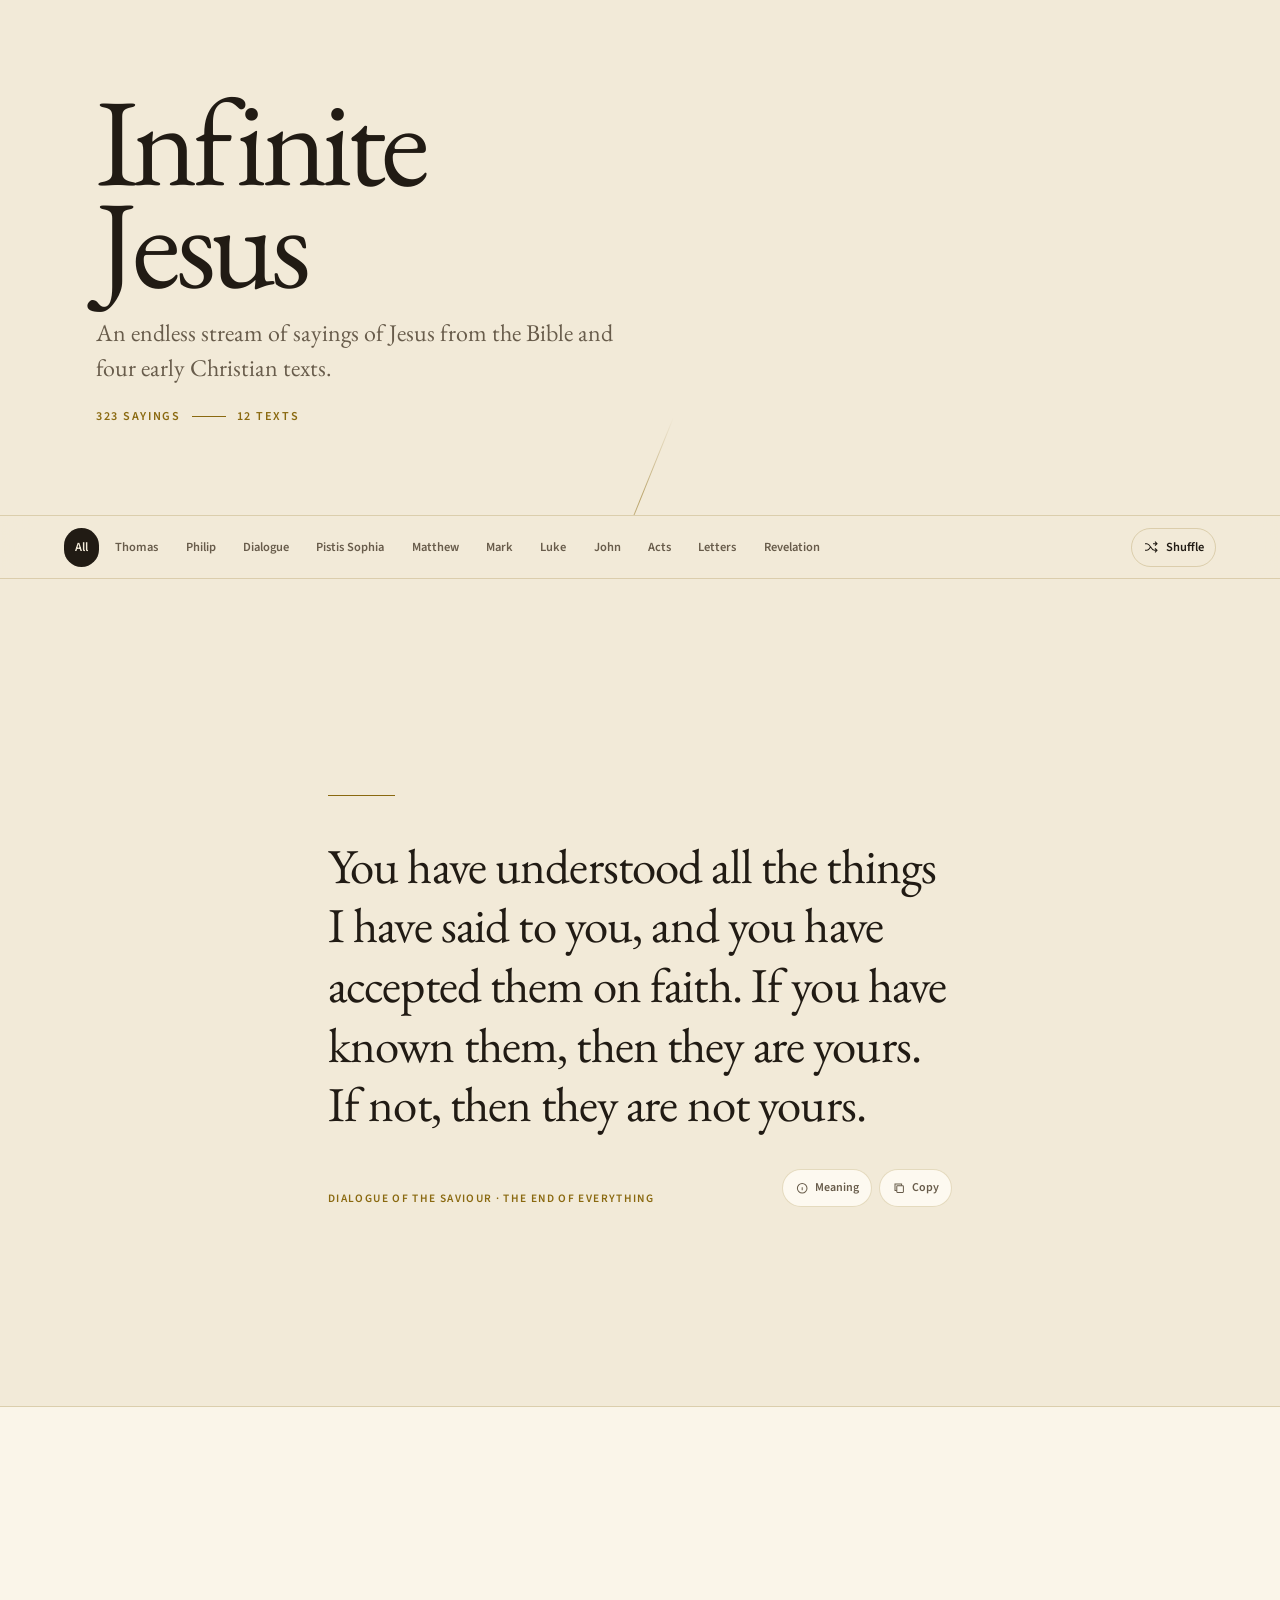
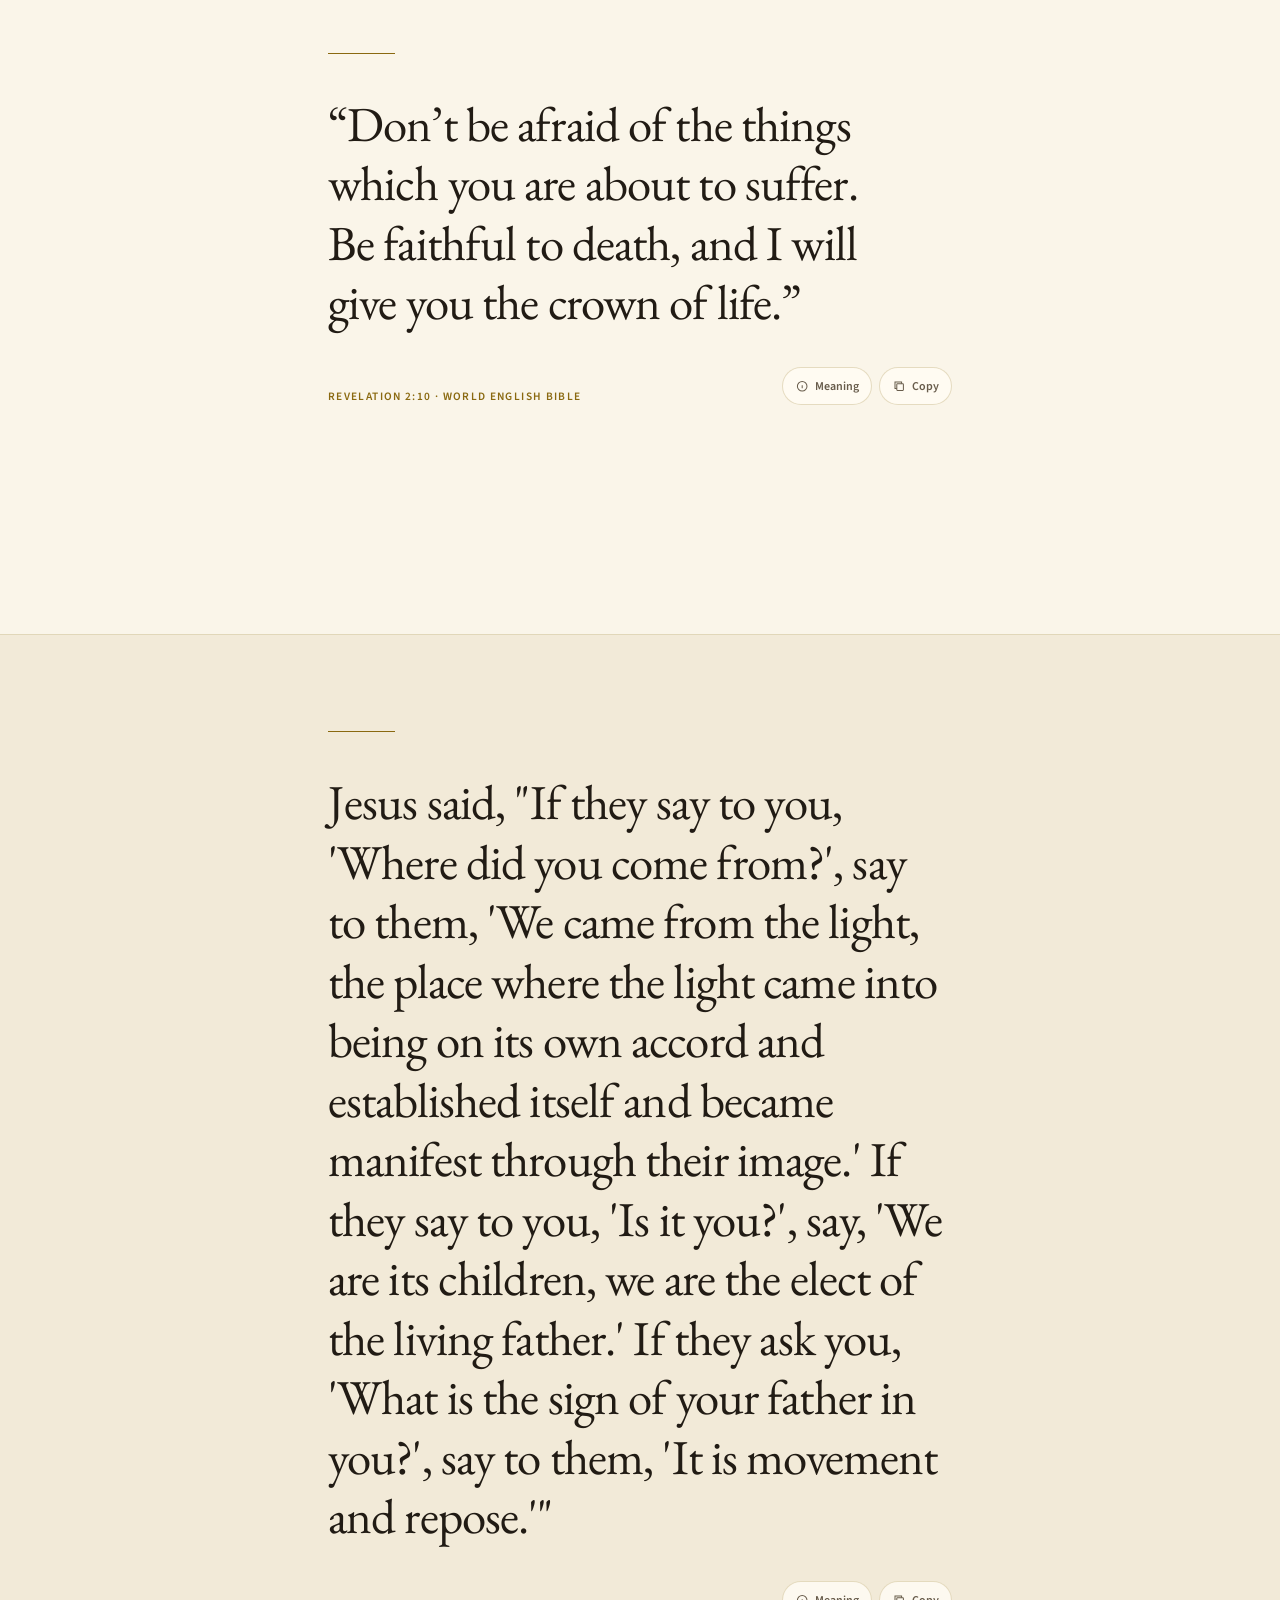
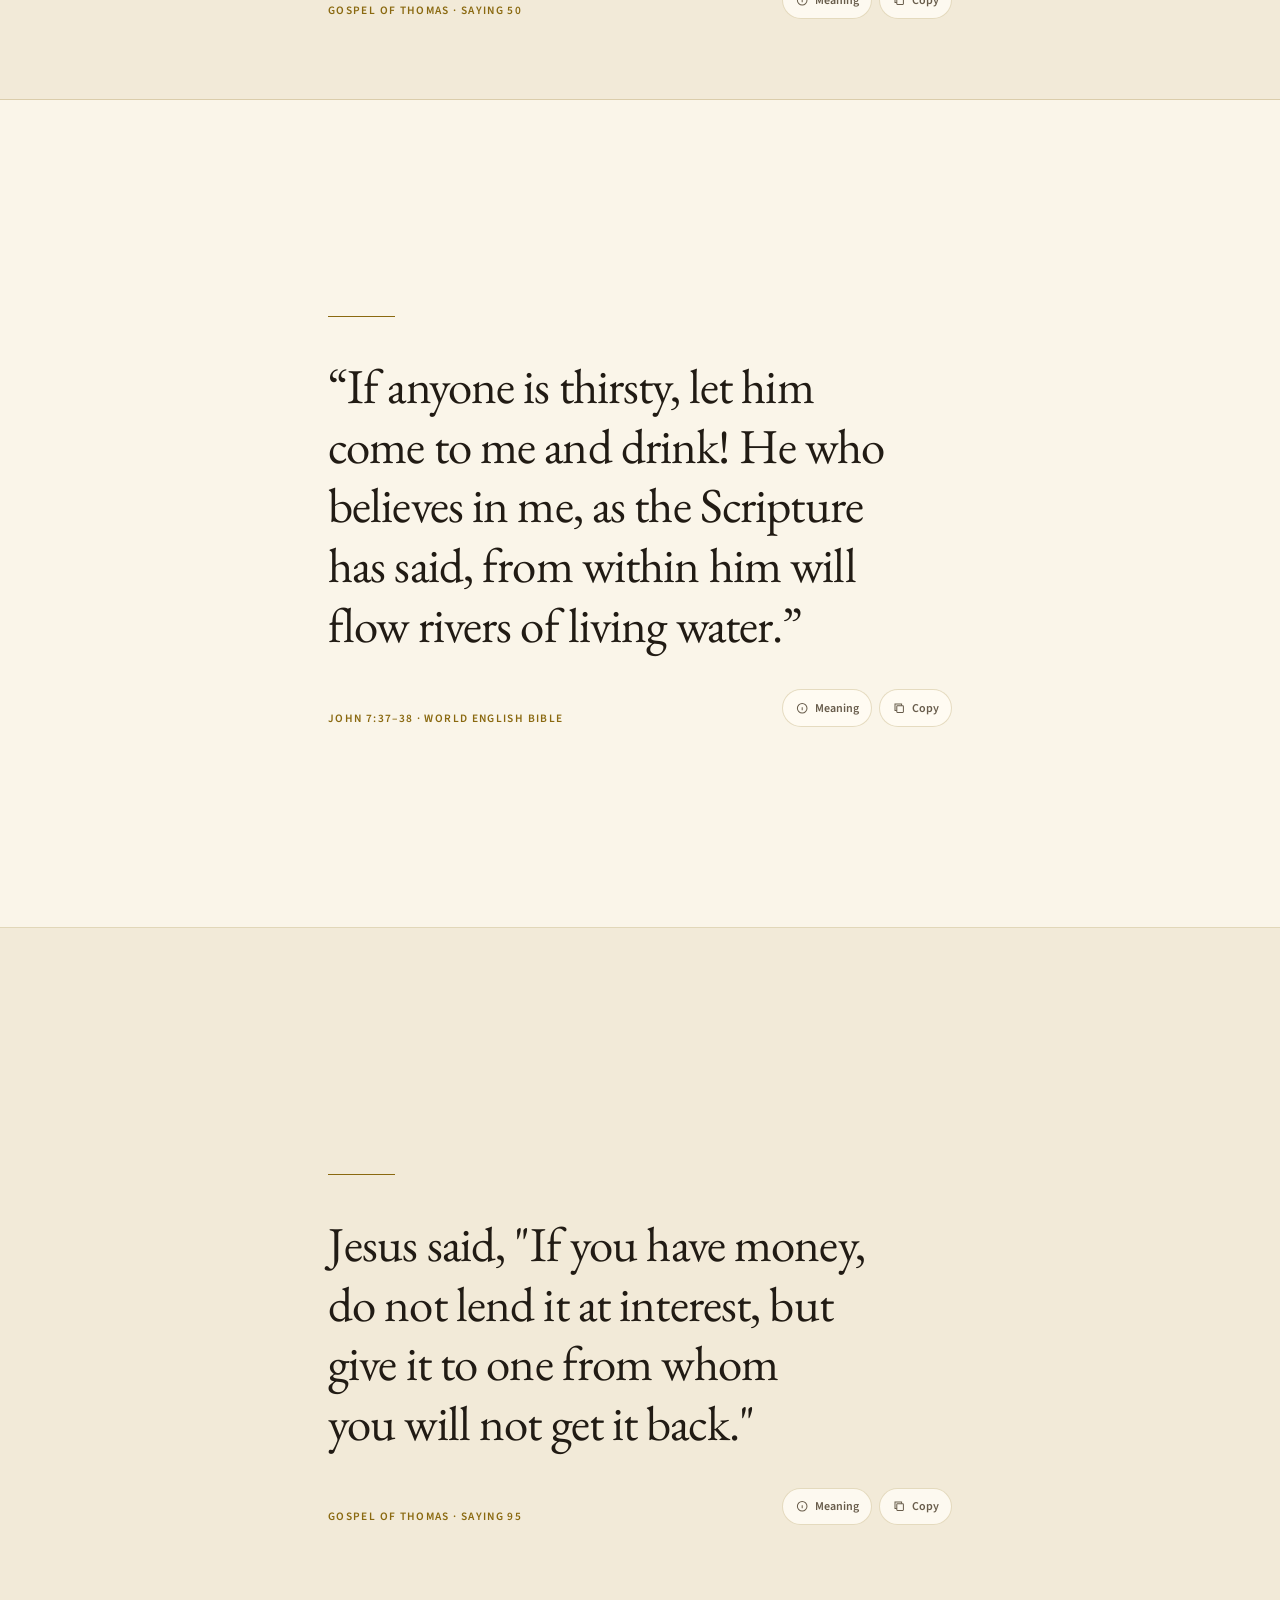
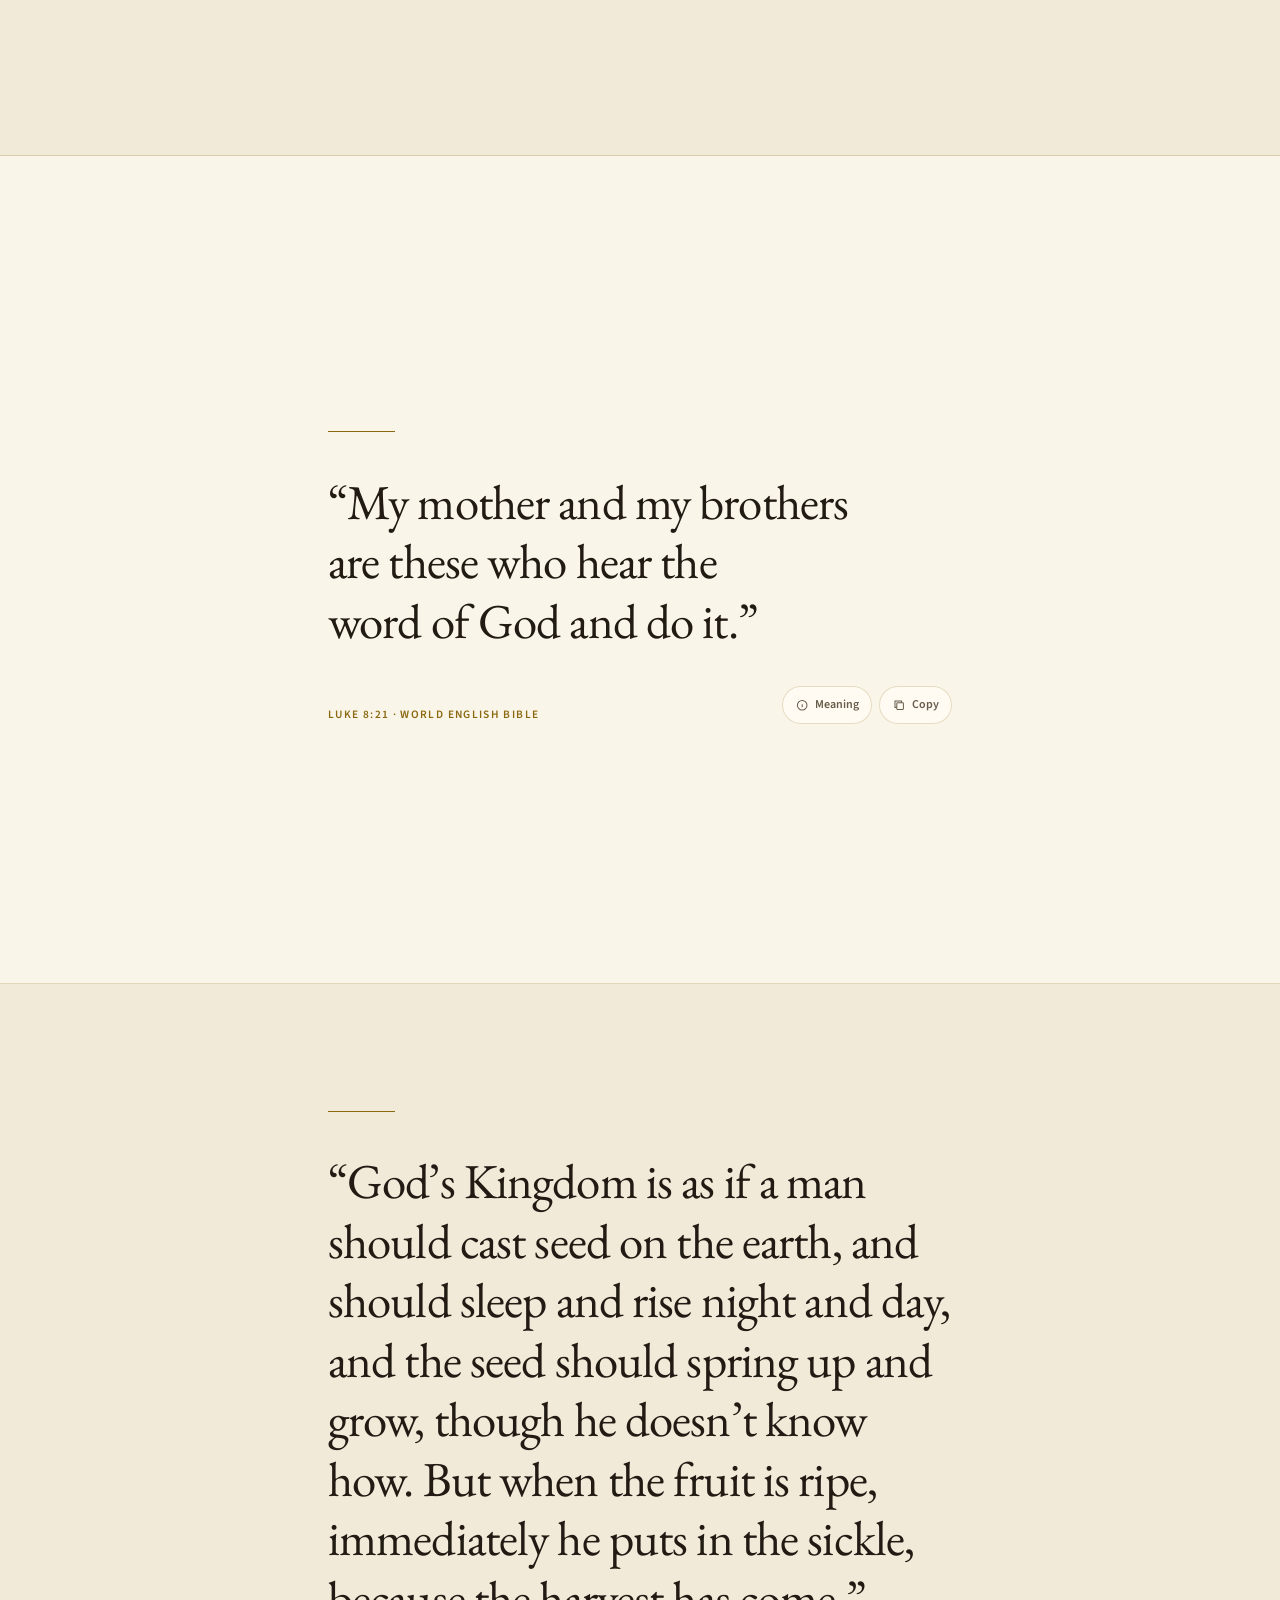
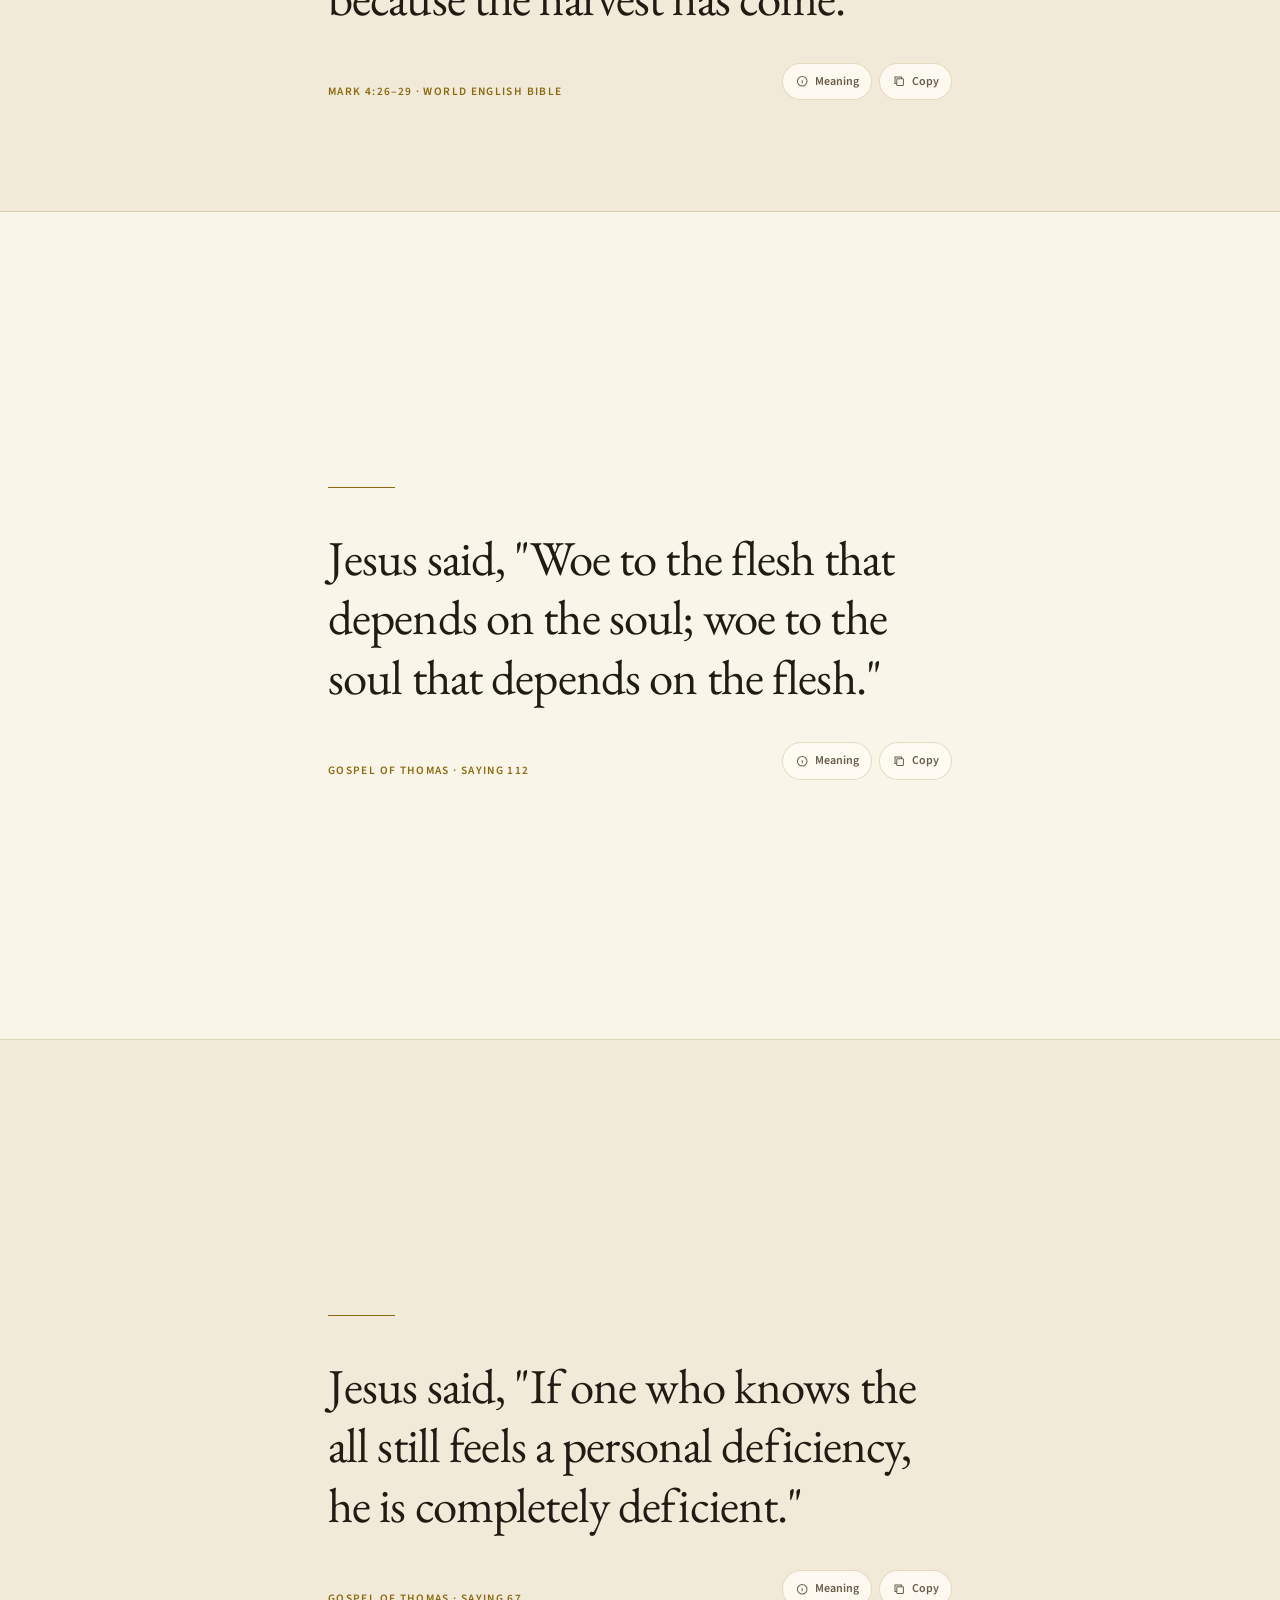
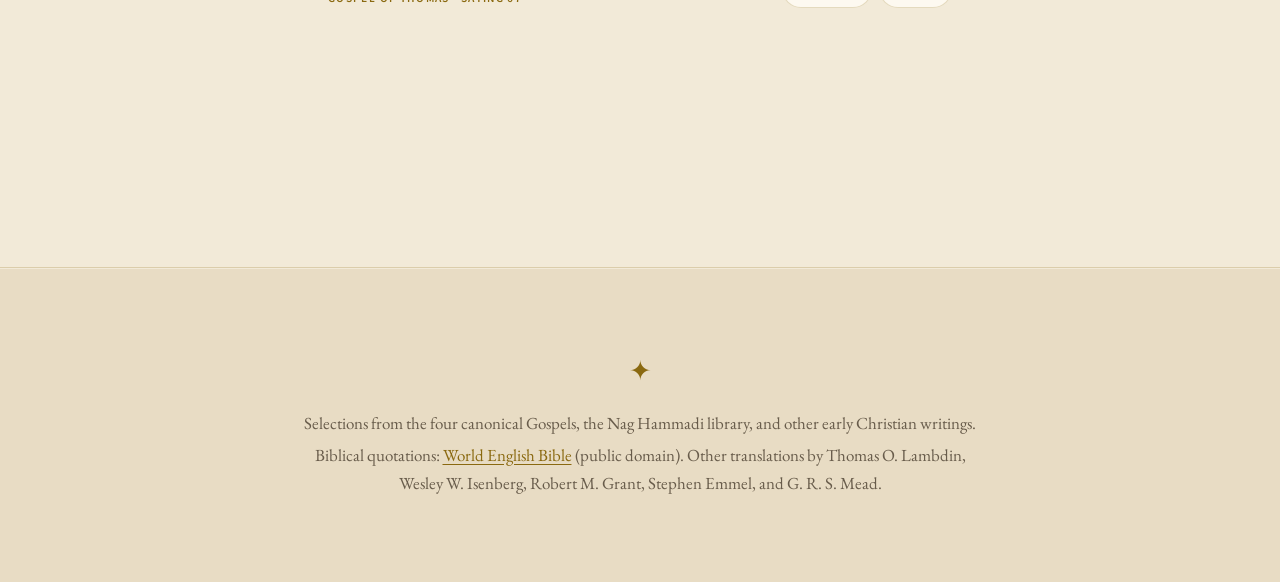
==== commit b4899376: "Update Infinite Jesus: app shell loading data from sayings.js" ====
--- a/infinite-jesus/index.html
+++ b/infinite-jesus/index.html
@@ -76,7 +76,7 @@
     @keyframes reveal{from{opacity:0;transform:translateY(18px)}to{opacity:1;transform:none}}
     .sentinel{height:1px}
     footer{padding:5rem 1.4rem calc(5rem + env(safe-area-inset-bottom));text-align:center;background:var(--bg-deep);color:var(--muted);font-family:"EB Garamond",Georgia,serif;font-size:1.06rem;line-height:1.65}
-    footer p{max-width:42rem;margin:.25rem auto}
+    footer p{max-width:42rem;margin:.25rem auto} footer a{color:var(--gold);text-underline-offset:.18em}
     footer .mark{display:block;color:var(--gold);font-size:1.7rem;margin-bottom:1rem}
     .status{position:fixed;left:50%;bottom:calc(1rem + env(safe-area-inset-bottom));z-index:50;transform:translateX(-50%) translateY(1rem);opacity:0;pointer-events:none;background:var(--ink);color:var(--bg);padding:.6rem .9rem;border-radius:999px;font-size:.8rem;box-shadow:0 8px 28px var(--shadow);transition:.2s}
     .status.show{opacity:1;transform:translateX(-50%) translateY(0)}
@@ -84,7 +84,7 @@
       .hero{min-height:36svh;padding-top:4.5rem;padding-bottom:3.5rem}
       .toolbar-wrap{padding:.58rem .65rem}
       .toolbar{align-items:flex-start}
-      .filters{display:grid;grid-template-columns:repeat(3,max-content);gap:.12rem .2rem}
+      .filters{display:grid;grid-template-columns:repeat(4,max-content);gap:.12rem .2rem}
       .filter{min-height:2.15rem;padding:.35rem .52rem;font-size:.72rem}
       .filter .long{display:none}
       .shuffle{width:2.3rem;height:2.3rem;justify-content:center;padding:0}
@@ -102,8 +102,8 @@
   <header class="hero">
     <div class="hero-inner">
       <h1>Infinite<br>Jesus</h1>
-      <p class="subtitle">An endless stream of sayings of Jesus from four early Christian texts.</p>
-      <p class="stats">193 sayings <span aria-hidden="true"></span> 4 texts</p>
+      <p class="subtitle">An endless stream of sayings of Jesus from the Bible and four early Christian texts.</p>
+      <p class="stats">323 sayings <span aria-hidden="true"></span> 12 texts</p>
     </div>
   </header>
 
@@ -115,6 +115,13 @@
         <button class="filter" data-source="philip" aria-pressed="false">Philip</button>
         <button class="filter" data-source="dialogue" aria-pressed="false">Dialogue</button>
         <button class="filter" data-source="pistis" aria-pressed="false"><span class="long">Pistis </span>Sophia</button>
+        <button class="filter" data-source="matthew" aria-pressed="false">Matthew</button>
+        <button class="filter" data-source="mark" aria-pressed="false">Mark</button>
+        <button class="filter" data-source="luke" aria-pressed="false">Luke</button>
+        <button class="filter" data-source="john" aria-pressed="false">John</button>
+        <button class="filter" data-source="acts" aria-pressed="false">Acts</button>
+        <button class="filter" data-source="letters" aria-pressed="false">Letters</button>
+        <button class="filter" data-source="revelation" aria-pressed="false">Revelation</button>
       </div>
       <button class="shuffle" id="shuffle" aria-label="Show a fresh random saying" title="Shuffle">
         <svg viewBox="0 0 24 24" aria-hidden="true"><path d="M3 7h3c5 0 6 10 11 10h4M18 14l3 3-3 3M3 17h3c2.3 0 3.7-2.2 5-4.5M15 7h6M18 4l3 3-3 3"/></svg><span>Shuffle</span>
@@ -126,18 +133,17 @@
   <div class="sentinel" id="sentinel" aria-hidden="true"></div>
   <footer>
     <span class="mark" aria-hidden="true">✦</span>
-    <p>Selections from the Nag Hammadi library and other early Christian writings.</p>
-    <p>Translations by Thomas O. Lambdin, Wesley W. Isenberg, Robert M. Grant, Stephen Emmel, and G. R. S. Mead.</p>
-    <p>Staged prototype.</p>
+    <p>Selections from the four canonical Gospels, the Nag Hammadi library, and other early Christian writings.</p>
+    <p>Biblical quotations: <a href="http://ebible.org/details.php?id=eng-web" target="_blank" rel="noopener">World English Bible</a> (public domain). Other translations by Thomas O. Lambdin, Wesley W. Isenberg, Robert M. Grant, Stephen Emmel, and G. R. S. Mead.</p>
   </footer>
   <div class="status" id="status" role="status" aria-live="polite"></div>
 
-  <script>
-    const SAYINGS=[{"text":"And he said, \"Whoever finds the interpretation of these sayings will not experience death.\"","citation":"Gospel of Thomas · Saying 1","source":"thomas"},{"text":"Jesus said, \"Let him who seeks continue seeking until he finds. When he finds, he will become troubled. When he becomes troubled, he will be astonished, and he will rule over the All.\"","citation":"Gospel of Thomas · Saying 2","source":"thomas"},{"text":"Jesus said, \"If those who lead you say to you, 'See, the kingdom is in the sky,' then the birds of the sky will precede you. If they say to you, 'It is in the sea,' then the fish will precede you. Rather, the kingdom is inside of you, and it is outside of you. When you come to know yourselves, then you will become known, and you will realize that it is you who are the sons of the living father. But if you will not know yourselves, you dwell in poverty and it is you who are that poverty.\"","citation":"Gospel of Thomas · Saying 3","source":"thomas"},{"text":"Jesus said, \"The man old in days will not hesitate to ask a small child seven days old about the place of life, and he will live. For many who are first will become last, and they will become one and the same.\"","citation":"Gospel of Thomas · Saying 4","source":"thomas"},{"text":"Jesus said, \"Recognize what is in your sight, and that which is hidden from you will become plain to you . For there is nothing hidden which will not become manifest.\"","citation":"Gospel of Thomas · Saying 5","source":"thomas"},{"text":"His disciples questioned him and said to him, \"Do you want us to fast? How shall we pray? Shall we give alms? What diet shall we observe?\" Jesus said, \"Do not tell lies, and do not do what you hate, for all things are plain in the sight of heaven. For nothing hidden will not become manifest, and nothing covered will remain without being uncovered.\"","citation":"Gospel of Thomas · Saying 6","source":"thomas"},{"text":"Jesus said, \"Blessed is the lion which becomes man when consumed by man; and cursed is the man whom the lion consumes, and the lion becomes man.\"","citation":"Gospel of Thomas · Saying 7","source":"thomas"},{"text":"And he said, \"The man is like a wise fisherman who cast his net into the sea and drew it up from the sea full of small fish. Among them the wise fisherman found a fine large fish. He threw all the small fish back into the sea and chose the large fish without difficulty. Whoever has ears to hear, let him hear.\"","citation":"Gospel of Thomas · Saying 8","source":"thomas"},{"text":"Jesus said, \"Now the sower went out, took a handful (of seeds), and scattered them. Some fell on the road; the birds came and gathered them up. Others fell on the rock, did not take root in the soil, and did not produce ears. And others fell on thorns; they choked the seed(s) and worms ate them. And others fell on the good soil and it produced good fruit: it bore sixty per measure and a hundred and twenty per measure.\"","citation":"Gospel of Thomas · Saying 9","source":"thomas"},{"text":"Jesus said, \"I have cast fire upon the world, and see, I am guarding it until it blazes.\"","citation":"Gospel of Thomas · Saying 10","source":"thomas"},{"text":"Jesus said, \"This heaven will pass away, and the one above it will pass away. The dead are not alive, and the living will not die. In the days when you consumed what is dead, you made it what is alive. When you come to dwell in the light, what will you do? On the day when you were one you became two. But when you become two, what will you do?\"","citation":"Gospel of Thomas · Saying 11","source":"thomas"},{"text":"The disciples said to Jesus, \"We know that you will depart from us. Who is to be our leader?\" Jesus said to them, \"Wherever you are, you are to go to James the righteous, for whose sake heaven and earth came into being.\"","citation":"Gospel of Thomas · Saying 12","source":"thomas"},{"text":"Jesus said to his disciples, \"Compare me to someone and tell me whom I am like.\" Simon Peter said to him, \"You are like a righteous angel.\" Matthew said to him, \"You are like a wise philosopher.\" Thomas said to him, \"Master, my mouth is wholly incapable of saying whom you are like.\" Jesus said, \"I am not your master. Because you have drunk, you have become intoxicated from the bubbling spring which I have measured out.\" And he took him and withdrew and told him three things. When Thomas returned to his companions, they asked him, \"What did Jesus say to you?\" Thomas said to them, \"If I tell you one of the things which he told me, you will pick up stones and throw them at me; a fire will come out of the stones and burn you up.\"","citation":"Gospel of Thomas · Saying 13","source":"thomas"},{"text":"Jesus said to them, \"If you fast, you will give rise to sin for yourselves; and if you pray, you will be condemned; and if you give alms, you will do harm to your spirits. When you go into any land and walk about in the districts, if they receive you, eat what they will set before you, and heal the sick among them. For what goes into your mouth will not defile you, but that which issues from your mouth - it is that which will defile you.\"","citation":"Gospel of Thomas · Saying 14","source":"thomas"},{"text":"Jesus said, \"When you see one who was not born of woman, prostrate yourselves on your faces and worship him. That one is your father.\"","citation":"Gospel of Thomas · Saying 15","source":"thomas"},{"text":"Jesus said, \"Men think, perhaps, that it is peace which I have come to cast upon the world. They do not know that it is dissension which I have come to cast upon the earth: fire, sword, and war. For there will be five in a house: three will be against two, and two against three, the father against the son, and the son against the father. And they will stand solitary.\"","citation":"Gospel of Thomas · Saying 16","source":"thomas"},{"text":"Jesus said, \"I shall give you what no eye has seen and what no ear has heard and what no hand has touched and what has never occurred to the human mind.\"","citation":"Gospel of Thomas · Saying 17","source":"thomas"},{"text":"The disciples said to Jesus, \"Tell us how our end will be.\" Jesus said, \"Have you discovered, then, the beginning, that you look for the end? For where the beginning is, there will the end be. Blessed is he who will take his place in the beginning; he will know the end and will not experience death.\"","citation":"Gospel of Thomas · Saying 18","source":"thomas"},{"text":"Jesus said, \"Blessed is he who came into being before he came into being. If you become my disciples and listen to my words, these stones will minister to you. For there are five trees for you in Paradise which remain undisturbed summer and winter and whose leaves do not fall. Whoever becomes acquainted with them will not experience death.\"","citation":"Gospel of Thomas · Saying 19","source":"thomas"},{"text":"The disciples said to Jesus, \"Tell us what the kingdom of heaven is like.\" He said to them, \"It is like a mustard seed. It is the smallest of all seeds. But when it falls on tilled soil, it produces a great plant and becomes a shelter for birds of the sky.\"","citation":"Gospel of Thomas · Saying 20","source":"thomas"},{"text":"Mary said to Jesus, \"Whom are your disciples like?\" He said, \"They are like children who have settled in a field which is not theirs. When the owners of the field come, they will say, 'Let us have back our field.' They (will) undress in their presence in order to let them have back their field and to give it back to them. Therefore I say, if the owner of a house knows that the thief is coming, he will begin his vigil before he comes and will not let him dig through into his house of his domain to carry away his goods. You, then, be on your guard against the world. Arm yourselves with great strength lest the robbers find a way to come to you, for the difficulty which you expect will (surely) materialize. Let there be among you a man of understanding. When the grain ripened, he came quickly with his sickle in his hand and reaped it. Whoever has ears to hear, let him hear.\"","citation":"Gospel of Thomas · Saying 21","source":"thomas"},{"text":"Jesus saw infants being suckled. He said to his disciples, \"These infants being suckled are like those who enter the kingdom.\" They said to him, \"Shall we then, as children, enter the kingdom?\" Jesus said to them, \"When you make the two one, and when you make the inside like the outside and the outside like the inside, and the above like the below, and when you make the male and the female one and the same, so that the male not be male nor the female female; and when you fashion eyes in the place of an eye, and a hand in place of a hand, and a foot in place of a foot, and a likeness in place of a likeness; then will you enter the kingdom.\"","citation":"Gospel of Thomas · Saying 22","source":"thomas"},{"text":"Jesus said, \"I shall choose you, one out of a thousand, and two out of ten thousand, and they shall stand as a single one.\"","citation":"Gospel of Thomas · Saying 23","source":"thomas"},{"text":"His disciples said to him, \"Show us the place where you are, since it is necessary for us to seek it.\" He said to them, \"Whoever has ears, let him hear. There is light within a man of light, and he lights up the whole world. If he does not shine, he is darkness.\"","citation":"Gospel of Thomas · Saying 24","source":"thomas"},{"text":"Jesus said, \"Love your brother like your soul, guard him like the pupil of your eye.\"","citation":"Gospel of Thomas · Saying 25","source":"thomas"},{"text":"Jesus said, \"You see the mote in your brother's eye, but you do not see the beam in your own eye. When you cast the beam out of your own eye, then you will see clearly to cast the mote from your brother's eye.\"","citation":"Gospel of Thomas · Saying 26","source":"thomas"},{"text":"<Jesus said,> \"If you do not fast as regards the world, you will not find the kingdom. If you do not observe the Sabbath as a Sabbath, you will not see the father.\"","citation":"Gospel of Thomas · Saying 27","source":"thomas"},{"text":"Jesus said, \"I took my place in the midst of the world, and I appeared to them in flesh. I found all of them intoxicated; I found none of them thirsty. And my soul became afflicted for the sons of men, because they are blind in their hearts and do not have sight; for empty they came into the world, and empty too they seek to leave the world. But for the moment they are intoxicated. When they shake off their wine, then they will repent.\"","citation":"Gospel of Thomas · Saying 28","source":"thomas"},{"text":"Jesus said, \"If the flesh came into being because of spirit, it is a wonder. But if spirit came into being because of the body, it is a wonder of wonders. Indeed, I am amazed at how this great wealth has made its home in this poverty.\"","citation":"Gospel of Thomas · Saying 29","source":"thomas"},{"text":"Jesus said, \"Where there are three gods, they are gods. Where there are two or one, I am with him.\"","citation":"Gospel of Thomas · Saying 30","source":"thomas"},{"text":"Jesus said, \"No prophet is accepted in his own village; no physician heals those who know him.\"","citation":"Gospel of Thomas · Saying 31","source":"thomas"},{"text":"Jesus said, \"A city being built on a high mountain and fortified cannot fall, nor can it be hidden.\"","citation":"Gospel of Thomas · Saying 32","source":"thomas"},{"text":"Jesus said, \"Preach from your housetops that which you will hear in your ear. For no one lights a lamp and puts it under a bushel, nor does he put it in a hidden place, but rather he sets it on a lampstand so that everyone who enters and leaves will see its light.\"","citation":"Gospel of Thomas · Saying 33","source":"thomas"},{"text":"Jesus said, \"If a blind man leads a blind man, they will both fall into a pit.\"","citation":"Gospel of Thomas · Saying 34","source":"thomas"},{"text":"Jesus said, \"It is not possible for anyone to enter the house of a strong man and take it by force unless he binds his hands; then he will (be able to) ransack his house.\"","citation":"Gospel of Thomas · Saying 35","source":"thomas"},{"text":"Jesus said, \"Do not be concerned from morning until evening and from evening until morning about what you will wear.\"","citation":"Gospel of Thomas · Saying 36","source":"thomas"},{"text":"His disciples said, \"When will you become revealed to us and when shall we see you?\" Jesus said, \"When you disrobe without being ashamed and take up your garments and place them under your feet like little children and tread on them, then will you see the son of the living one, and you will not be afraid","citation":"Gospel of Thomas · Saying 37","source":"thomas"},{"text":"Jesus said, \"Many times have you desired to hear these words which I am saying to you, and you have no one else to hear them from. There will be days when you will look for me and will not find me.\"","citation":"Gospel of Thomas · Saying 38","source":"thomas"},{"text":"Jesus said, \"The pharisees and the scribes have taken the keys of knowledge (gnosis) and hidden them. They themselves have not entered, nor have they allowed to enter those who wish to. You, however, be as wise as serpents and as innocent as doves.\"","citation":"Gospel of Thomas · Saying 39","source":"thomas"},{"text":"Jesus said, \"A grapevine has been planted outside of the father, but being unsound, it will be pulled up by its roots and destroyed.\"","citation":"Gospel of Thomas · Saying 40","source":"thomas"},{"text":"Jesus said, \"Whoever has something in his hand will receive more, and whoever has nothing will be deprived of even the little he has.\"","citation":"Gospel of Thomas · Saying 41","source":"thomas"},{"text":"Jesus said, \"Become passers-by.\"","citation":"Gospel of Thomas · Saying 42","source":"thomas"},{"text":"His disciples said to him, \"Who are you, that you should say these things to us?\" <Jesus said to them,> \"You do not realize who I am from what I say to you, but you have become like the Jews, for they (either) love the tree and hate its fruit (or) love the fruit and hate the tree.\"","citation":"Gospel of Thomas · Saying 43","source":"thomas"},{"text":"Jesus said, \"Whoever blasphemes against the father will be forgiven, and whoever blasphemes against the son will be forgiven, but whoever blasphemes against the holy spirit will not be forgiven either on earth or in heaven.\"","citation":"Gospel of Thomas · Saying 44","source":"thomas"},{"text":"Jesus said, \"Grapes are not harvested from thorns, nor are figs gathered from thistles, for they do not produce fruit. A good man brings forth good from his storehouse; an evil man brings forth evil things from his evil storehouse, which is in his heart, and says evil things. For out of the abundance of the heart he brings forth evil things.\"","citation":"Gospel of Thomas · Saying 45","source":"thomas"},{"text":"Jesus said, \"Among those born of women, from Adam until John the Baptist, there is no one so superior to John the Baptist that his eyes should not be lowered (before him). Yet I have said, whichever one of you comes to be a child will be acquainted with the kingdom and will become superior to John.\"","citation":"Gospel of Thomas · Saying 46","source":"thomas"},{"text":"Jesus said, \"It is impossible for a man to mount two horses or to stretch two bows. And it is impossible for a servant to serve two masters; otherwise, he will honor the one and treat the other contemptuously. No man drinks old wine and immediately desires to drink new wine. And new wine is not put into old wineskins, lest they burst; nor is old wine put into a new wineskin, lest it spoil it. An old patch is not sewn onto a new garment, because a tear would result.\"","citation":"Gospel of Thomas · Saying 47","source":"thomas"},{"text":"Jesus said, \"If two make peace with each other in this one house, they will say to the mountain, 'Move Away,' and it will move away.\"","citation":"Gospel of Thomas · Saying 48","source":"thomas"},{"text":"Jesus said, \"Blessed are the solitary and elect, for you will find the kingdom. For you are from it, and to it you will return.\"","citation":"Gospel of Thomas · Saying 49","source":"thomas"},{"text":"Jesus said, \"If they say to you, 'Where did you come from?', say to them, 'We came from the light, the place where the light came into being on its own accord and established itself and became manifest through their image.' If they say to you, 'Is it you?', say, 'We are its children, we are the elect of the living father.' If they ask you, 'What is the sign of your father in you?', say to them, 'It is movement and repose.'\"","citation":"Gospel of Thomas · Saying 50","source":"thomas"},{"text":"His disciples said to him, \"When will the repose of the dead come about, and when will the new world come?\" He said to them, \"What you look forward to has already come, but you do not recognize it.\"","citation":"Gospel of Thomas · Saying 51","source":"thomas"},{"text":"His disciples said to him, \"Twenty-four prophets spoke in Israel, and all of them spoke in you.\" He said to them, \"You have omitted the one living in your presence and have spoken (only) of the dead.\"","citation":"Gospel of Thomas · Saying 52","source":"thomas"},{"text":"His disciples said to him, \"Is circumcision beneficial or not?\" He said to them, \"If it were beneficial, their father would beget them already circumcised from their mother. Rather, the true circumcision in spirit has become completely profitable.\"","citation":"Gospel of Thomas · Saying 53","source":"thomas"},{"text":"Jesus said, \"Blessed are the poor, for yours is the kingdom of heaven.\"","citation":"Gospel of Thomas · Saying 54","source":"thomas"},{"text":"Jesus said, \"Whoever does not hate his father and his mother cannot become a disciple to me. And whoever does not hate his brothers and sisters and take up his cross in my way will not be worthy of me.\"","citation":"Gospel of Thomas · Saying 55","source":"thomas"},{"text":"Jesus said, \"Whoever has come to understand the world has found (only) a corpse, and whoever has found a corpse is superior to the world.\"","citation":"Gospel of Thomas · Saying 56","source":"thomas"},{"text":"Jesus said, \"The kingdom of the father is like a man who had good seed. His enemy came by night and sowed weeds among the good seed. The man did not allow them to pull up the weeds; he said to them, 'I am afraid that you will go intending to pull up the weeds and pull up the wheat along with them.' For on the day of the harvest the weeds will be plainly visible, and they will be pulled up and burned.\"","citation":"Gospel of Thomas · Saying 57","source":"thomas"},{"text":"Jesus said, \"Blessed is the man who has suffered and found life.\"","citation":"Gospel of Thomas · Saying 58","source":"thomas"},{"text":"Jesus said, \"Take heed of the living one while you are alive, lest you die and seek to see him and be unable to do so.\"","citation":"Gospel of Thomas · Saying 59","source":"thomas"},{"text":"<They saw> a Samaritan carrying a lamb on his way to Judea. He said to his disciples, \"That man is round about the lamb.\" They said to him, \"So that he may kill it and eat it.\" He said to them, \"While it is alive, he will not eat it, but only when he has killed it and it has become a corpse.\" They said to him, \"He cannot do so otherwise.\" He said to them, \"You too, look for a place for yourself within repose, lest you become a corpse and be eaten.\"","citation":"Gospel of Thomas · Saying 60","source":"thomas"},{"text":"Jesus said, \"Two will rest on a bed: the one will die, and the other will live.\" Salome said, \"Who are you, man, that you ... have come up on my couch and eaten from my table?\" Jesus said to her, \"I am he who exists from the undivided. I was given some of the things of my father.\" <...> \"I am your disciple.\" <...> \"Therefore I say, if he is destroyed, he will be filled with light, but if he is divided, he will be filled with darkness.\"","citation":"Gospel of Thomas · Saying 61","source":"thomas"},{"text":"Jesus said, \"It is to those who are worthy of my mysteries that I tell my mysteries. Do not let your left (hand) know what your right (hand) is doing.\"","citation":"Gospel of Thomas · Saying 62","source":"thomas"},{"text":"Jesus said, \"There was a rich man who had much money. He said, 'I shall put my money to use so that I may sow, reap, plant, and fill my storehouse with produce, with the result that I shall lack nothing.' Such were his intentions, but that same night he died. Let him who has ears hear.\"","citation":"Gospel of Thomas · Saying 63","source":"thomas"},{"text":"Jesus said, \"A man had received visitors. And when he had prepared the dinner, he sent his servant to invite the guests. He went to the first one and said to him, 'My master invites you.' He said, 'I have claims against some merchants. They are coming to me this evening. I must go and give them my orders. I ask to be excused from the dinner.' He went to another and said to him, 'My master has invited you.' He said to him, 'I have just bought a house and am required for the day. I shall not have any spare time.' He went to another and said to him, 'My master invites you.' He said to him, 'My friend is going to get married, and I am to prepare the banquet. I shall not be able to come. I ask to be excused from the dinner.' He went to another and said to him, 'My master invites you.' He said to him, 'I have just bought a farm, and I am on my way to collect the rent. I shall not be able to come. I ask to be excused.' The servant returned and said to his master, 'Those whom you invited to the dinner have asked to be excused.' The master said to his servant, 'Go outside to the streets and bring back those whom you happen to meet, so that they may dine.' Businessmen and merchants will not enter the places of my father.\"","citation":"Gospel of Thomas · Saying 64","source":"thomas"},{"text":"He said, \"There was a good man who owned a vineyard. He leased it to tenant farmers so that they might work it and he might collect the produce from them. He sent his servant so that the tenants might give him the produce of the vineyard. They seized his servant and beat him, all but killing him. The servant went back and told his master. The master said, 'Perhaps he did not recognize them.' He sent another servant. The tenants beat this one as well. Then the owner sent his son and said, 'Perhaps they will show respect to my son.' Because the tenants knew that it was he who was the heir to the vineyard, they seized him and killed him. Let him who has ears hear.\"","citation":"Gospel of Thomas · Saying 65","source":"thomas"},{"text":"Jesus said, \"Show me the stone which the builders have rejected. That one is the cornerstone.\"","citation":"Gospel of Thomas · Saying 66","source":"thomas"},{"text":"Jesus said, \"If one who knows the all still feels a personal deficiency, he is completely deficient.\"","citation":"Gospel of Thomas · Saying 67","source":"thomas"},{"text":"Jesus said, \"Blessed are you when you are hated and persecuted. Wherever you have been persecuted they will find no place.\"","citation":"Gospel of Thomas · Saying 68","source":"thomas"},{"text":"Jesus said, \"Blessed are they who have been persecuted within themselves. It is they who have truly come to know the father. Blessed are the hungry, for the belly of him who desires will be filled.\"","citation":"Gospel of Thomas · Saying 69","source":"thomas"},{"text":"Jesus said, \"That which you have will save you if you bring it forth from yourselves. That which you do not have within you will kill you if you do not have it within you.\"","citation":"Gospel of Thomas · Saying 70","source":"thomas"},{"text":"Jesus said, \"I shall destroy this house, and no one will be able to build it [...].\"","citation":"Gospel of Thomas · Saying 71","source":"thomas"},{"text":"A man said to him, \"Tell my brothers to divide my father's possessions with me.\" He said to him, \"O man, who has made me a divider?\" He turned to his disciples and said to them, \"I am not a divider, am I?\"","citation":"Gospel of Thomas · Saying 72","source":"thomas"},{"text":"Jesus said, \"The harvest is great but the laborers are few. Beseech the Lord, therefore, to send out laborers to the harvest.\"","citation":"Gospel of Thomas · Saying 73","source":"thomas"},{"text":"He said, \"O Lord, there are many around the drinking trough, but there is nothing in the cistern.\"","citation":"Gospel of Thomas · Saying 74","source":"thomas"},{"text":"Jesus said, \"Many are standing at the door, but it is the solitary who will enter the bridal chamber.\"","citation":"Gospel of Thomas · Saying 75","source":"thomas"},{"text":"Jesus said, \"The kingdom of the father is like a merchant who had a consignment of merchandise and who discovered a pearl. That merchant was shrewd. He sold the merchandise and bought the pearl alone for himself. You too, seek his unfailing and enduring treasure where no moth comes near to devour and no worm destroys.\"","citation":"Gospel of Thomas · Saying 76","source":"thomas"},{"text":"Jesus said, \"It is I who am the light which is above them all. It is I who am the all. From me did the all come forth, and unto me did the all extend. Split a piece of wood, and I am there. Lift up the stone, and you will find me there.\"","citation":"Gospel of Thomas · Saying 77","source":"thomas"},{"text":"Jesus said, \"Why have you come out into the desert? To see a reed shaken by the wind? And to see a man clothed in fine garments like your kings and your great men? Upon them are the fine garments, and they are unable to discern the truth.\"","citation":"Gospel of Thomas · Saying 78","source":"thomas"},{"text":"A woman from the crowd said to him, \"Blessed are the womb which bore you and the breasts which nourished you.\" He said to her, \"Blessed are those who have heard the word of the father and have truly kept it. For there will be days when you will say, 'Blessed are the womb which has not conceived and the breasts which have not given milk.'\"","citation":"Gospel of Thomas · Saying 79","source":"thomas"},{"text":"Jesus said, \"He who has recognized the world has found the body, but he who has found the body is superior to the world.\"","citation":"Gospel of Thomas · Saying 80","source":"thomas"},{"text":"Jesus said, \"Let him who has grown rich be king, and let him who possesses power renounce it.\"","citation":"Gospel of Thomas · Saying 81","source":"thomas"},{"text":"Jesus said, \"He who is near me is near the fire, and he who is far from me is far from the kingdom.\"","citation":"Gospel of Thomas · Saying 82","source":"thomas"},{"text":"Jesus said, \"The images are manifest to man, but the light in them remains concealed in the image of the light of the father. He will become manifest, but his image will remain concealed by his light.\"","citation":"Gospel of Thomas · Saying 83","source":"thomas"},{"text":"Jesus said, \"When you see your likeness, you rejoice. But when you see your images which came into being before you, and which neither die not become manifest, how much you will have to bear!\"","citation":"Gospel of Thomas · Saying 84","source":"thomas"},{"text":"Jesus said, \"Adam came into being from a great power and a great wealth, but he did not become worthy of you. For had he been worthy, he would not have experienced death.\"","citation":"Gospel of Thomas · Saying 85","source":"thomas"},{"text":"Jesus said, \"The foxes have their holes and the birds have their nests, but the son of man has no place to lay his head and rest.\"","citation":"Gospel of Thomas · Saying 86","source":"thomas"},{"text":"Jesus said, \"Wretched is the body that is dependant upon a body, and wretched is the soul that is dependent on these two.\"","citation":"Gospel of Thomas · Saying 87","source":"thomas"},{"text":"Jesus said, \"The angels and the prophets will come to you and give to you those things you (already) have. And you too, give them those things which you have, and say to yourselves, 'When will they come and take what is theirs?'\"","citation":"Gospel of Thomas · Saying 88","source":"thomas"},{"text":"Jesus said, \"Why do you wash the outside of the cup? Do you not realize that he who made the inside is the same one who made the outside?\"","citation":"Gospel of Thomas · Saying 89","source":"thomas"},{"text":"Jesus said, \"Come unto me, for my yoke is easy and my lordship is mild, and you will find repose for yourselves.\"","citation":"Gospel of Thomas · Saying 90","source":"thomas"},{"text":"They said to him, \"Tell us who you are so that we may believe in you.\" He said to them, \"You read the face of the sky and of the earth, but you have not recognized the one who is before you, and you do not know how to read this moment.\"","citation":"Gospel of Thomas · Saying 91","source":"thomas"},{"text":"Jesus said, \"Seek and you will find. Yet, what you asked me about in former times and which I did not tell you then, now I do desire to tell, but you do not inquire after it.\"","citation":"Gospel of Thomas · Saying 92","source":"thomas"},{"text":"<Jesus said,> \"Do not give what is holy to dogs, lest they throw them on the dung-heap. Do not throw the pearls to swine, lest they [...] it [...].\"","citation":"Gospel of Thomas · Saying 93","source":"thomas"},{"text":"Jesus said, \"He who seeks will find, and he who knocks will be let in.\"","citation":"Gospel of Thomas · Saying 94","source":"thomas"},{"text":"Jesus said, \"If you have money, do not lend it at interest, but give it to one from whom you will not get it back.\"","citation":"Gospel of Thomas · Saying 95","source":"thomas"},{"text":"Jesus said, \"The kingdom of the father is like a certain woman. She took a little leaven, concealed it in some dough, and made it into large loaves. Let him who has ears hear.\"","citation":"Gospel of Thomas · Saying 96","source":"thomas"},{"text":"Jesus said, \"The kingdom of the father is like a certain woman who was carrying a jar full of meal. While she was walking on the road, still some distance from home, the handle of the jar broke and the meal emptied out behind her on the road. She did not realize it; she had noticed no accident. When she reached her house, she set the jar down and found it empty.\"","citation":"Gospel of Thomas · Saying 97","source":"thomas"},{"text":"Jesus said, \"The kingdom of the father is like a certain man who wanted to kill a powerful man. In his own house he drew his sword and stuck it into the wall in order to find out whether his hand could carry through. Then he slew the powerful man.\"","citation":"Gospel of Thomas · Saying 98","source":"thomas"},{"text":"The disciples said to him, \"Your brothers and your mother are standing outside.\" He said to them, \"Those here who do the will of my father are my brothers and my mother. It is they who will enter the kingdom of my father.\"","citation":"Gospel of Thomas · Saying 99","source":"thomas"},{"text":"They showed Jesus a gold coin and said to him, \"Caesar's men demand taxes from us.\" He said to them, \"Give Caesar what belongs to Caesar, give God what belongs to God, and give me what is mine.\"","citation":"Gospel of Thomas · Saying 100","source":"thomas"},{"text":"<Jesus said,> \"Whoever does not hate his father and his mother as I do cannot become a disciple to me. And whoever does not love his father and his mother as I do cannot become a disciple to me. For my mother [...], but my true mother gave me life.\"","citation":"Gospel of Thomas · Saying 101","source":"thomas"},{"text":"Jesus said, \"Woe to the pharisees, for they are like a dog sleeping in the manger of oxen, for neither does he eat nor does he let the oxen eat.\"","citation":"Gospel of Thomas · Saying 102","source":"thomas"},{"text":"Jesus said, \"Fortunate is the man who knows where the brigands will enter, so that he may get up, muster his domain, and arm himself before they invade.\"","citation":"Gospel of Thomas · Saying 103","source":"thomas"},{"text":"They said to Jesus, \"Come, let us pray today and let us fast.\" Jesus said, \"What is the sin that I have committed, or wherein have I been defeated? But when the bridegroom leaves the bridal chamber, then let them fast and pray.\"","citation":"Gospel of Thomas · Saying 104","source":"thomas"},{"text":"Jesus said, \"He who knows the father and the mother will be called the son of a harlot.\"","citation":"Gospel of Thomas · Saying 105","source":"thomas"},{"text":"Jesus said, \"When you make the two one, you will become the sons of man, and when you say, 'Mountain, move away,' it will move away.\"","citation":"Gospel of Thomas · Saying 106","source":"thomas"},{"text":"Jesus said, \"The kingdom is like a shepherd who had a hundred sheep. One of them, the largest, went astray. He left the ninety-nine sheep and looked for that one until he found it. When he had gone to such trouble, he said to the sheep, 'I care for you more than the ninety-nine.'\"","citation":"Gospel of Thomas · Saying 107","source":"thomas"},{"text":"Jesus said, \"He who will drink from my mouth will become like me. I myself shall become he, and the things that are hidden will be revealed to him.\"","citation":"Gospel of Thomas · Saying 108","source":"thomas"},{"text":"Jesus said, \"The kingdom is like a man who had a hidden treasure in his field without knowing it. And after he died, he left it to his son. The son did not know (about the treasure). He inherited the field and sold it. And the one who bought it went plowing and found the treasure. He began to lend money at interest to whomever he wished.\"","citation":"Gospel of Thomas · Saying 109","source":"thomas"},{"text":"Jesus said, \"Whoever finds the world and becomes rich, let him renounce the world.\"","citation":"Gospel of Thomas · Saying 110","source":"thomas"},{"text":"Jesus said, \"The heavens and the earth will be rolled up in your presence. And the one who lives from the living one will not see death.\" Does not Jesus say, \"Whoever finds himself is superior to the world?\"","citation":"Gospel of Thomas · Saying 111","source":"thomas"},{"text":"Jesus said, \"Woe to the flesh that depends on the soul; woe to the soul that depends on the flesh.\"","citation":"Gospel of Thomas · Saying 112","source":"thomas"},{"text":"His disciples said to him, \"When will the kingdom come?\" <Jesus said,> \"It will not come by waiting for it. It will not be a matter of saying 'here it is' or 'there it is.' Rather, the kingdom of the father is spread out upon the earth, and men do not see it.\"","citation":"Gospel of Thomas · Saying 113","source":"thomas"},{"text":"Simon Peter said to him, \"Let Mary leave us, for women are not worthy of life.\" Jesus said, \"I myself shall lead her in order to make her male, so that she too may become a living spirit resembling you males. For every woman who will make herself male will enter the kingdom of heaven.\"","citation":"Gospel of Thomas · Saying 114","source":"thomas"},{"text":"The Lord said to the disciples, \"[...] from every house. Bring into the house of the Father. But do not take (anything) in the house of the Father nor carry it off.\"","citation":"Gospel of Philip · Philip ¶13","source":"philip"},{"text":"He said, \"He who shall not eat my flesh and drink my blood has not life in him\" (Jn 6:53).","citation":"Gospel of Philip · Philip ¶17","source":"philip"},{"text":"He said on that day in the thanksgiving, \"You who have joined the perfect light with the Holy Spirit, unite the angels with us also, as being the images.\"","citation":"Gospel of Philip · Philip ¶20","source":"philip"},{"text":"A disciple asked the Lord one day for something of this world. He said to him, \"Ask your mother, and she will give you of the things which are another's.\"","citation":"Gospel of Philip · Philip ¶24","source":"philip"},{"text":"The Lord went into the dye works of Levi. He took seventy-two different colors and threw them into the vat. He took them out all white. And he said, \"Even so has the Son of Man come as a dyer.\"","citation":"Gospel of Philip · Philip ¶41","source":"philip"},{"text":"The Savior answered and said to them, \"Why do I not love you like her?\"","citation":"Gospel of Philip · Philip ¶42","source":"philip"},{"text":"When a blind man and one who sees are both together in darkness, they are no different from one another. When the light comes, then he who sees will see the light, and he who is blind will remain in darkness.","citation":"Gospel of Philip · Philip ¶42","source":"philip"},{"text":"The Lord said, \"Blessed is he who is before he came into being. For he who is, has been and shall be.\"","citation":"Gospel of Philip · Philip ¶43","source":"philip"},{"text":"He said, \"I came to make the things below like the things above, and the things outside like those inside. I came to unite them in the place.\"","citation":"Gospel of Philip · Philip ¶54","source":"philip"},{"text":"He said, \"My Father who is in secret\".","citation":"Gospel of Philip · Philip ¶55","source":"philip"},{"text":"He said, \"Go into your chamber and shut the door behind you, and pray to your Father who is in secret\" (Mt 6:6).","citation":"Gospel of Philip · Philip ¶55","source":"philip"},{"text":"\"My God, my God, why, O Lord, have you forsaken me?\" (Mk 15:34). It was on the cross that he said these words, for he had departed from that place.","citation":"Gospel of Philip · Philip ¶58","source":"philip"},{"text":"For he said, \"Thus we should fulfill all righteousness.\" (Mt 3:15)","citation":"Gospel of Philip · Philip ¶73","source":"philip"},{"text":"The Lord said it well: \"Some have entered the Kingdom of Heaven laughing, and they have come out [...]\".","citation":"Gospel of Philip · Philip ¶79","source":"philip"},{"text":"\"He who sins is the slave of sin\" (Jn 8:34).","citation":"Gospel of Philip · Philip ¶88","source":"philip"},{"text":"That is why the Word says, \"Already the axe is laid at the root of the trees\" (Mt 3:10).","citation":"Gospel of Philip · Philip ¶98","source":"philip"},{"text":"The Word said, \"If you know the truth, the truth will make you free\" (Jn 8:32).","citation":"Gospel of Philip · Philip ¶98","source":"philip"},{"text":"\"Every plant which my father who is in heaven has not planted will be plucked out.\" (Mt 15:13)","citation":"Gospel of Philip · Philip ¶100","source":"philip"},{"text":"The Lord would not have said \"My Father who is in Heaven\" (Mt 16:17).","citation":"Gospel of Philip · Philip ¶12","source":"philip"},{"text":"Already the time has come, brothers, for us to abandon our labor and stand at rest. For whoever stands at rest will rest forever.","citation":"Dialogue of the Saviour · Opening","source":"dialogue"},{"text":"But when I came, I opened the path, and I taught them about the passage which they will traverse.","citation":"Dialogue of the Saviour · The path","source":"dialogue"},{"text":"The lamp of the body is the mind. As long as the things inside you are set in order, your bodies are luminous.","citation":"Dialogue of the Saviour · The lamp of the body","source":"dialogue"},{"text":"It is the one who speaks who also listens, and it is the one who can see who also reveals.","citation":"Dialogue of the Saviour · To Matthew","source":"dialogue"},{"text":"There was darkness and water, and spirit upon water.","citation":"Dialogue of the Saviour · Before heaven and earth","source":"dialogue"},{"text":"If someone sets his soul up high, then he will be exalted.","citation":"Dialogue of the Saviour · The true mind","source":"dialogue"},{"text":"I say to you, let him who possesses power renounce it and repent.","citation":"Dialogue of the Saviour · To Matthew","source":"dialogue"},{"text":"Brother Matthew, you will not be able to see it as long as you are carrying flesh around.","citation":"Dialogue of the Saviour · The place of life","source":"dialogue"},{"text":"Everyone who has known himself has seen it in everything given to him to do.","citation":"Dialogue of the Saviour · To Matthew","source":"dialogue"},{"text":"That which supports the earth is that which supports the heaven.","citation":"Dialogue of the Saviour · The stone","source":"dialogue"},{"text":"For the earth does not move. Were it to move, it would fall.","citation":"Dialogue of the Saviour · The stone","source":"dialogue"},{"text":"If one does not stand in the darkness, he will not be able to see the light.","citation":"Dialogue of the Saviour · On the elements","source":"dialogue"},{"text":"And how will someone who does not know the Son know the Father?","citation":"Dialogue of the Saviour · On the elements","source":"dialogue"},{"text":"Whoever will not understand how he came will not understand how he will go.","citation":"Dialogue of the Saviour · On the elements","source":"dialogue"},{"text":"Have I not told you that like a visible voice and flash of lightning will the good be taken up to the light?","citation":"Dialogue of the Saviour · To his disciples","source":"dialogue"},{"text":"It is you who will rule over them! But when you rid yourselves of jealousy, then you will clothe yourselves in light and enter the bridal chamber.","citation":"Dialogue of the Saviour · The governors","source":"dialogue"},{"text":"You are from the fullness, and you dwell in the place where the deficiency is. And lo! His light has poured down upon me!","citation":"Dialogue of the Saviour · Fullness and deficiency","source":"dialogue"},{"text":"How do you wish to see it? By means of a transient vision or an eternal vision?","citation":"Dialogue of the Saviour · The great vision","source":"dialogue"},{"text":"Strive to save that which can follow you, and to seek it out, and to speak from within it, so that, as you seek it out, everything might be in harmony with you.","citation":"Dialogue of the Saviour · Strive to save","source":"dialogue"},{"text":"Whatever is born of truth does not die. Whatever is born of woman dies.","citation":"Dialogue of the Saviour · On dying and living","source":"dialogue"},{"text":"The place where I am not!","citation":"Dialogue of the Saviour · To Mary","source":"dialogue"},{"text":"When you lay down these burdens!","citation":"Dialogue of the Saviour · On rest","source":"dialogue"},{"text":"When you abandon the works which will not be able to follow you, then you will rest.","citation":"Dialogue of the Saviour · The small and the big","source":"dialogue"},{"text":"Love and goodness. For if one of these existed among the governors, wickedness would never have come into existence.","citation":"Dialogue of the Saviour · The beginning of the path","source":"dialogue"},{"text":"You have understood all the things I have said to you, and you have accepted them on faith. If you have known them, then they are yours. If not, then they are not yours.","citation":"Dialogue of the Saviour · The end of everything","source":"dialogue"},{"text":"Stand in the place you can reach!","citation":"Dialogue of the Saviour · The place to which we go","source":"dialogue"},{"text":"I have told you that it is the one who can see who reveals.","citation":"Dialogue of the Saviour · To Mary","source":"dialogue"},{"text":"Pray in the place where there is no woman.","citation":"Dialogue of the Saviour · On prayer","source":"dialogue"},{"text":"I am come forth out of that First Mystery, which is the last mystery, that is the four-and-twentieth mystery.","citation":"Pistis Sophia · First Book, ch. 1","source":"pistis"},{"text":"Who hath ears to hear, let him hear.","citation":"Pistis Sophia · First Book, ch. 17","source":"pistis"},{"text":"Mary, thou blessed one, whom I will perfect in all mysteries of those of the height, discourse in openness, thou, whose heart is raised to the kingdom of heaven more than all thy brethren.","citation":"Pistis Sophia · First Book, ch. 17","source":"pistis"},{"text":"Finely [said], Matthew. Now, therefore, amēn, I say unto you: When the perfect number is completed and the universe is raised hence, I will take my seat in the Treasury of the Light, and ye yourselves will sit on twelve light-powers, until we have restored all the orders of the twelve saviours to the region of the inheritances of every one of them.","citation":"Pistis Sophia · First Book, ch. 50","source":"pistis"},{"text":"Well said, finely. Amēn, amēn, I say unto thee: They shall proclaim thee blessed from one end of the earth to the other; for the pledge of the First Mystery hath taken up its abode with thee, and through that pledge shall all from the earth and all from the height be saved, and that pledge is the beginning and the end.","citation":"Pistis Sophia · First Book, ch. 59","source":"pistis"},{"text":"Question concerning what thou desirest to question, and I will reveal it unto thee with precision and certainty and without similitude.","citation":"Pistis Sophia · Second Book, ch. 88","source":"pistis"},{"text":"A day of the Light is a thousand years in the world, so that thirty-six-myriads of years and a half-myriad of years of the world are a single year of the Light.","citation":"Pistis Sophia · Second Book, ch. 99","source":"pistis"},{"text":"And ye, my disciples, and every one who shall receive the mystery of the Ineffable, will abide with me on my right and on my left, being kings with me in my kingdom.","citation":"Pistis Sophia · Second Book, ch. 99","source":"pistis"},{"text":"Question concerning that on which thou desirest to question, and I will reveal it unto thee face to face without similitude.","citation":"Pistis Sophia · Second Book, ch. 100","source":"pistis"},{"text":"How long am I to endure you? How long am I to bear with you? Have ye then not even yet understood and are ye ignorant?","citation":"Pistis Sophia · Second Book, ch. 100","source":"pistis"},{"text":"That ye all one with another are out of one and the same paste and the same matter and the same substance, and that ye all are out of the same Mixture.","citation":"Pistis Sophia · Second Book, ch. 100","source":"pistis"},{"text":"For this cause have I said unto you aforetime: 'Seek, that ye may find.'","citation":"Pistis Sophia · Second Book, ch. 100","source":"pistis"},{"text":"Amēn, I say unto you: For the sake of the race of men, because it is material, I have torn myself asunder and brought unto them all the mysteries of the Light, that I may purify them, for they are the refuse of the whole matter of their matter; else would no soul of the total race of men have been saved, and they would not be able to inherit the kingdom of the Light, if I had not brought unto them the purifying mysteries.","citation":"Pistis Sophia · Second Book, ch. 100","source":"pistis"},{"text":"The healthy have no need of the physician, but the sick.","citation":"Pistis Sophia · Second Book, ch. 100","source":"pistis"},{"text":"Cease not to seek day and night and remit not yourselves until ye find the purifying mysteries which will purify you and make you into a refined light, so that ye will go on high and inherit the light of my kingdom.","citation":"Pistis Sophia · Second Book, ch. 100","source":"pistis"},{"text":"Renounce the whole world and the whole matter therein, that ye may not amass other additional matter to the rest of your matter in you.","citation":"Pistis Sophia · Second Book, ch. 100","source":"pistis"},{"text":"I forgive and will forgive; for this cause, therefore, hath the First Mystery sent me, that I may forgive every one his sins.","citation":"Pistis Sophia · Second Book, ch. 100","source":"pistis"},{"text":"When I shall have gone into the Light, then herald it unto the whole world and say unto them: Cease not to seek day and night and remit not yourselves until ye find the mysteries of the Light-kingdom, which will purify you and make you into refined light and lead you into the Light-kingdom.","citation":"Pistis Sophia · Third Book, ch. 102","source":"pistis"},{"text":"Say unto them: Renounce the whole world and the whole matter therein and all its care and all its sins, in a word all its associations which are in it, that ye may be worthy of the mysteries of the Light and be saved from all the chastisements which are in the judgments.","citation":"Pistis Sophia · Third Book, ch. 102","source":"pistis"},{"text":"Say unto them: Be ye merciful, that ye may receive the mysteries of the Light and go on high into the Light-kingdom.","citation":"Pistis Sophia · Third Book, ch. 102","source":"pistis"},{"text":"Say unto them: Give ye alms, that ye may receive the mysteries of the Light and go on high into the Light-kingdom.","citation":"Pistis Sophia · Third Book, ch. 102","source":"pistis"},{"text":"Say unto them: Minister unto the poor and the sick and distressed, that ye may receive the mysteries of the Light and go on high into the Light-kingdom.","citation":"Pistis Sophia · Third Book, ch. 102","source":"pistis"},{"text":"Say unto them: Renounce all, that ye may receive the mysteries of the Light and go on high into the Light-kingdom.","citation":"Pistis Sophia · Third Book, ch. 102","source":"pistis"},{"text":"For it is because of sinfulness that I have brought the mysteries into the world, that I may forgive all their sins which they have committed from the beginning on.","citation":"Pistis Sophia · Third Book, ch. 102","source":"pistis"},{"text":"I am not come to call the righteous.","citation":"Pistis Sophia · Third Book, ch. 102","source":"pistis"},{"text":"For the mysteries are the gift of the First Mystery, that he may wipe out the sins and iniquities of all sinners.","citation":"Pistis Sophia · Third Book, ch. 102","source":"pistis"},{"text":"But amēn, amēn, I say unto you: Even if a righteous man hath committed no sins at all, he cannot possibly be brought into the Light-kingdom, because the sign of the kingdom of the mysteries is not with him. In a word, it is impossible to bring souls into the Light without the mysteries of the Light-kingdom.","citation":"Pistis Sophia · Third Book, ch. 103","source":"pistis"},{"text":"It is these alone which will receive the repentance of that man and forgive his sins; for those mysteries in sooth are compassionate and merciful-minded and forgiving at every time.","citation":"Pistis Sophia · Third Book, ch. 105","source":"pistis"},{"text":"Now, therefore, he who shall receive the mysteries of the baptisms, then the mystery of them becometh a great, exceedingly violent, wise fire and it burneth up the sins and entereth into the soul secretly and consumeth all the sins which the counterfeiting spirit hath made fast on to it.","citation":"Pistis Sophia · Third Book, ch. 115","source":"pistis"},{"text":"Amēn, I say unto thee: The fire in Amente is nine times fiercer than the fire in mankind.","citation":"Pistis Sophia · Fourth Book, ch. 127","source":"pistis"},{"text":"If they receive the mystery when still in life, and if they come out of the body, they become light-beams and light-streams and penetrate all the regions until they reach the region of their inheritance.","citation":"Pistis Sophia · Fourth Book, ch. 129","source":"pistis"},{"text":"Question what thou wilt.","citation":"Pistis Sophia · Fifth Book, ch. 139","source":"pistis"}];
-    const stream=document.getElementById('stream');
+  <script src="sayings.js"></script>
+<script>
+        const stream=document.getElementById('stream');
     const sentinel=document.getElementById('sentinel');
     const statusEl=document.getElementById('status');
-    const sourceLabels={thomas:'Gospel of Thomas',philip:'Gospel of Philip',dialogue:'Dialogue of the Saviour',pistis:'Pistis Sophia'};
+    const sourceLabels={thomas:'Gospel of Thomas',philip:'Gospel of Philip',dialogue:'Dialogue of the Saviour',pistis:'Pistis Sophia',matthew:'Gospel of Matthew',mark:'Gospel of Mark',luke:'Gospel of Luke',john:'Gospel of John',acts:'Acts of the Apostles',letters:'New Testament Letters',revelation:'Revelation'};
     const THOMAS_MEANINGS={
       1:"Understanding these teachings is presented as a path beyond spiritual death.",
       2:"A sincere search for truth may unsettle us before it opens into wonder and freedom.",
@@ -255,6 +261,7 @@
       114:"In its ancient symbolic language, the saying imagines salvation as transcending the gender divisions of its culture so that every disciple may become a fully living spirit."
     };
     function meaningFor(item){
+      if(item.meaning)return item.meaning;
       if(item.source==='thomas'){
         const match=item.citation.match(/Saying (\d+)/);
         if(match&&THOMAS_MEANINGS[match[1]])return THOMAS_MEANINGS[match[1]];
